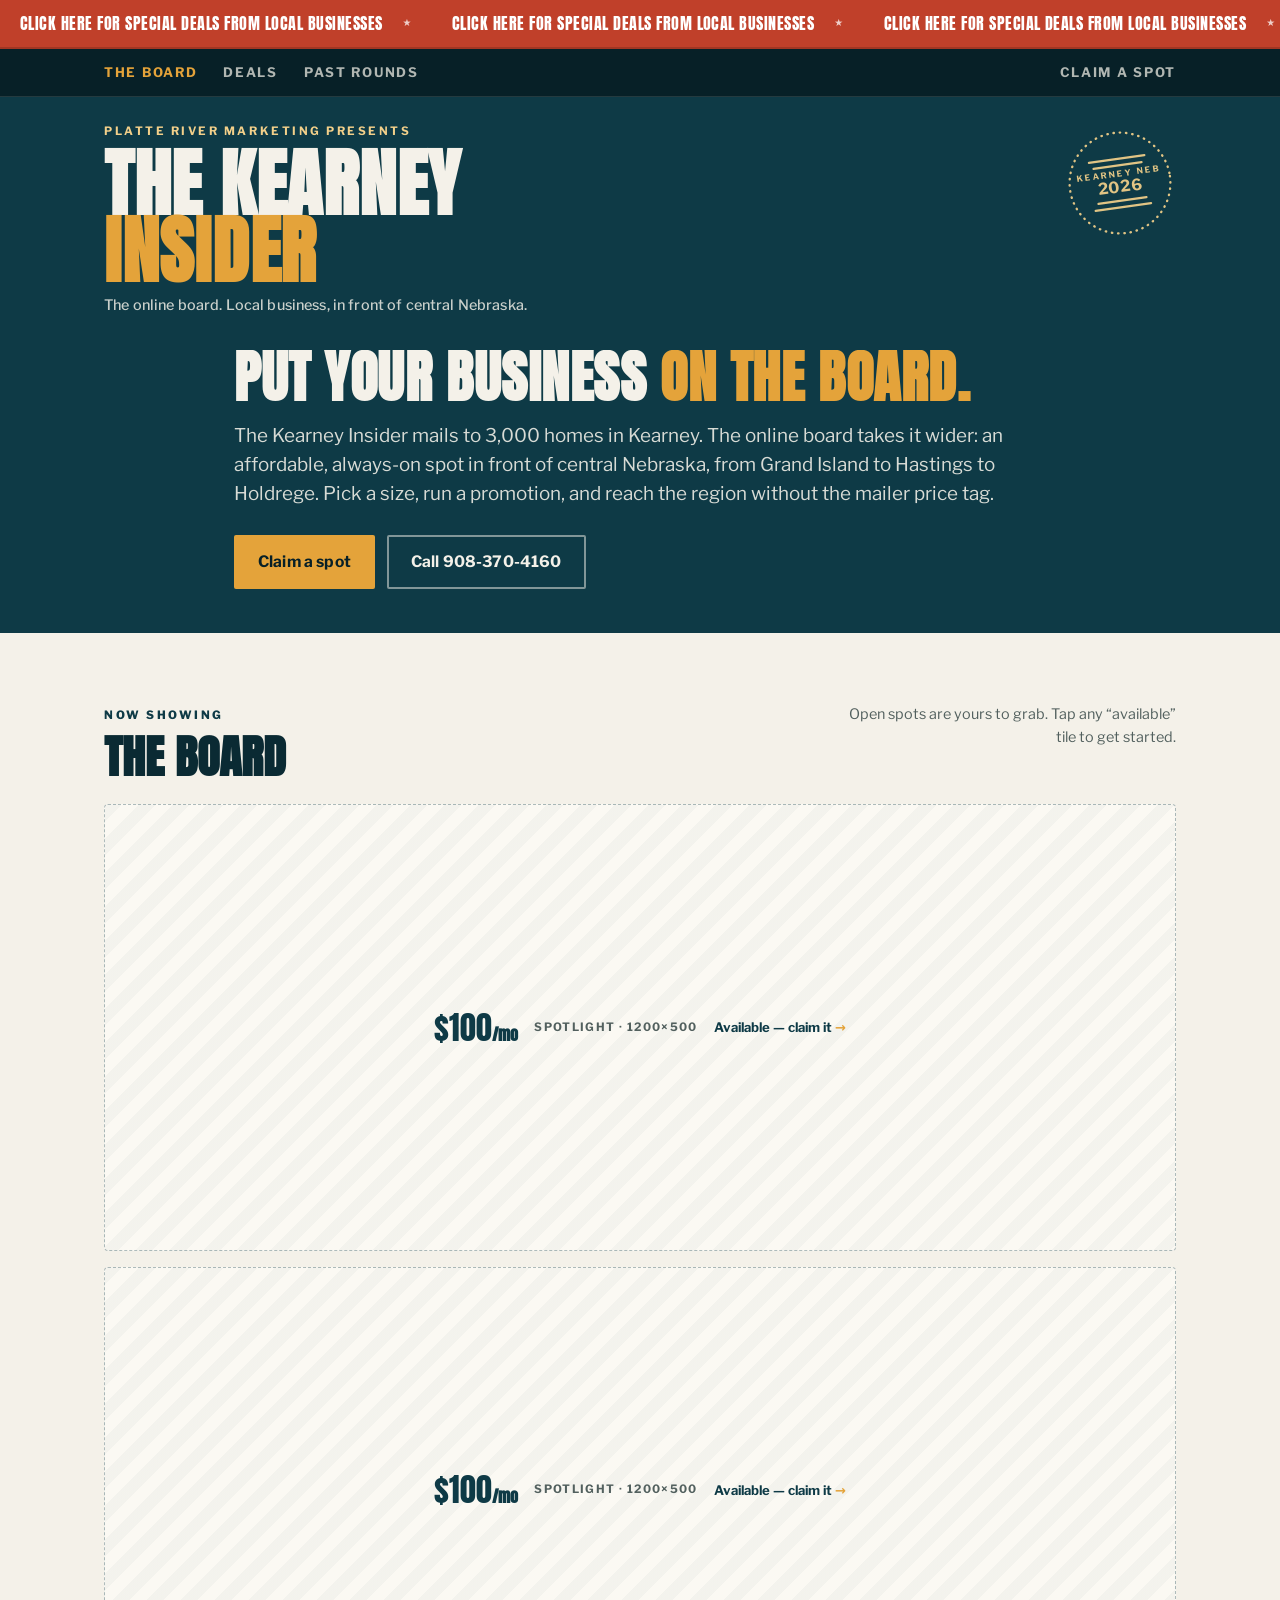
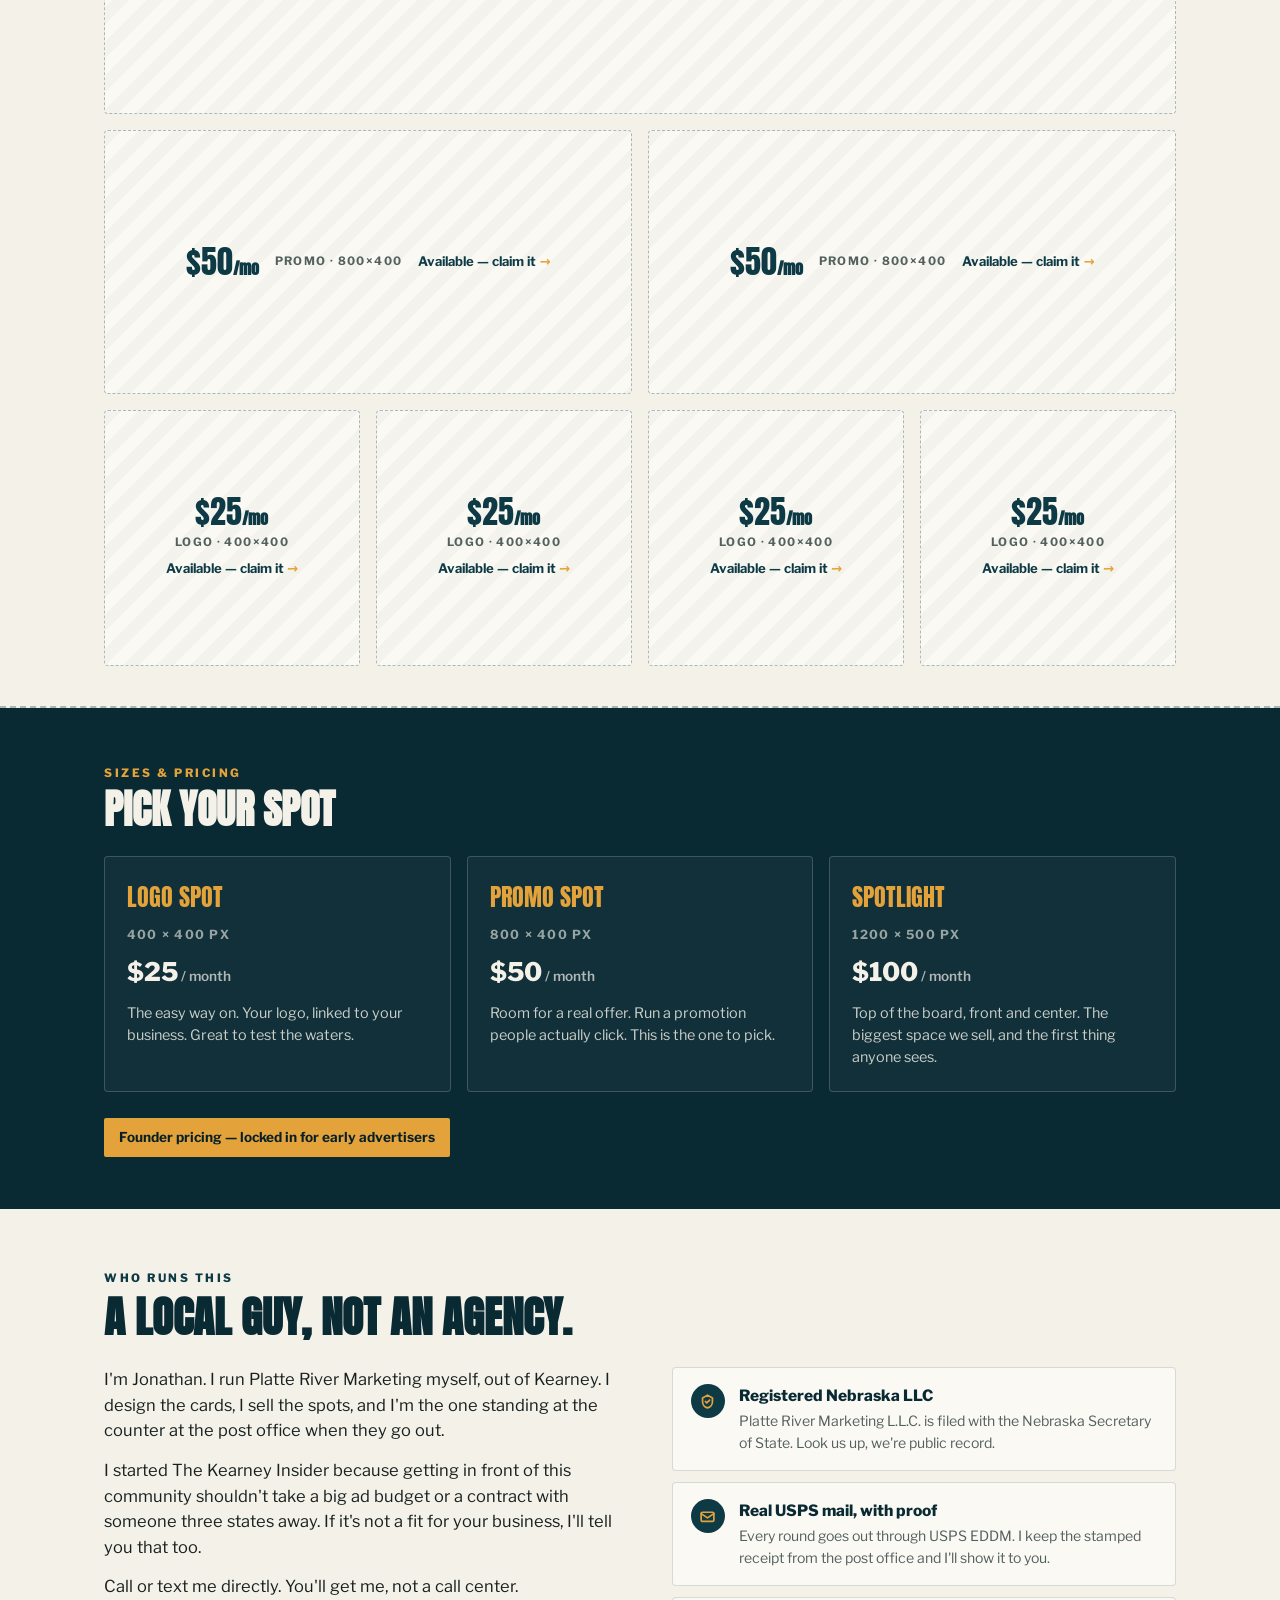
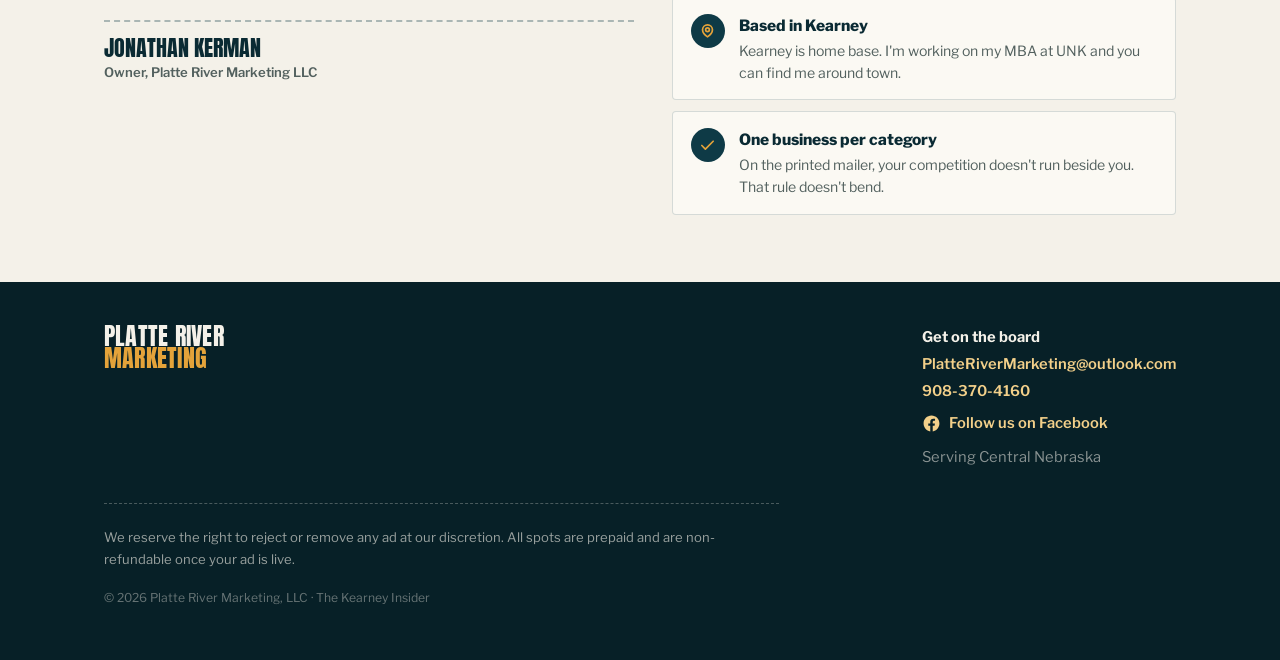
==== index.html @ 19636443 "Add files via upload" ====
<!doctype html>
<html lang="en">
<head>
<meta charset="utf-8">
<meta name="viewport" content="width=device-width, initial-scale=1">
<title>The Kearney Insider — Online | Platte River Marketing</title>
<meta name="description" content="Get your business in front of central Nebraska. Buy a spot on the online board from Platte River Marketing.">

<!-- ===== favicon ===== -->
<link rel="icon" href="/favicon.ico" sizes="any">
<link rel="icon" type="image/png" sizes="32x32" href="/favicon-32.png">
<link rel="apple-touch-icon" href="/apple-touch-icon.png">

<!-- ===== social share preview (Facebook, iMessage, LinkedIn, etc.) ===== -->
<meta property="og:type" content="website">
<meta property="og:site_name" content="The Kearney Insider">
<meta property="og:title" content="The Kearney Insider — Online | Platte River Marketing">
<meta property="og:description" content="Get your business in front of central Nebraska. Buy a spot on the online board from Platte River Marketing.">
<meta property="og:url" content="https://kearneyinsider.netlify.app/">
<meta property="og:image" content="https://kearneyinsider.netlify.app/og-image.png">
<meta property="og:image:width" content="1200">
<meta property="og:image:height" content="630">
<meta property="og:image:alt" content="The Kearney Insider, from Platte River Marketing">
<meta property="og:locale" content="en_US">
<meta name="twitter:card" content="summary_large_image">
<meta name="twitter:title" content="The Kearney Insider — Online | Platte River Marketing">
<meta name="twitter:description" content="Get your business in front of central Nebraska. Buy a spot on the online board from Platte River Marketing.">
<meta name="twitter:image" content="https://kearneyinsider.netlify.app/og-image.png">
<meta name="theme-color" content="#0E3A46">
<link rel="canonical" href="https://kearneyinsider.netlify.app/">

<!-- ============================================================= -->
<!--  FONTS                                                          -->
<!-- ============================================================= -->
<link rel="preconnect" href="https://fonts.googleapis.com">
<link rel="preconnect" href="https://fonts.gstatic.com" crossorigin>
<link href="https://fonts.googleapis.com/css2?family=Anton&family=Libre+Franklin:wght@400;500;600;700;800&display=swap" rel="stylesheet">

<style>
/* =============================================================
   DESIGN TOKENS
   ============================================================= */
:root{
  --river:      #0E3A46;   /* deep Platte-river teal, the anchor */
  --river-deep: #0A2A33;
  --river-ink:  #072027;
  --wheat:      #E4A33A;   /* Nebraska wheat / sunflower gold    */
  --wheat-soft: #F3D08A;
  --flag:       #C0402A;   /* deals red, used only for the ticker */
  --flag-deep:  #9E3320;
  --paper:      #F4F1E9;   /* postcard stock                     */
  --card:       #FBF9F3;
  --ink:        #17201F;
  --ink-soft:   #52605E;
  --line:       rgba(14,58,70,.16);
  --line-strong:rgba(14,58,70,.32);
  --shadow:     0 1px 0 rgba(14,58,70,.06), 0 12px 30px -18px rgba(7,32,39,.45);

  --f-display: "Anton", Impact, sans-serif;
  --f-body:    "Libre Franklin", system-ui, sans-serif;

  --wrap: 1120px;
}

/* =============================================================
   RESET / BASE
   ============================================================= */
*{box-sizing:border-box}
html{-webkit-text-size-adjust:100%}
body{
  margin:0;
  font-family:var(--f-body);
  color:var(--ink);
  background:var(--paper);
  line-height:1.55;
  -webkit-font-smoothing:antialiased;
}
img{max-width:100%;display:block}
a{color:inherit}
.wrap{max-width:var(--wrap);margin:0 auto;padding:0 24px}

/* perforation divider — the tear line off a mailer */
.perf{
  border:0;height:0;
  border-top:2px dashed var(--line-strong);
  margin:0;
}

/* =============================================================
   HEADER
   ============================================================= */
/* deals ticker ribbon */
.ticker{
  display:block;background:var(--flag);color:#fff;text-decoration:none;
  overflow:hidden;position:relative;padding:11px 0;
  border-bottom:2px solid rgba(0,0,0,.16);
}
.ticker:hover{background:var(--flag-deep)}
.ticker:focus-visible{outline:3px solid var(--wheat);outline-offset:-3px}
.ticker-track{
  display:flex;width:max-content;
  animation:tick 34s linear infinite;
}
.ticker:hover .ticker-track{animation-play-state:paused}
/* Each .grp holds a full set of phrases. Two identical sets sit side by side
   and the track slides exactly one set's width, so the loop never shows a gap.
   Each set must be wider than the screen, hence several repeats per set. */
.ticker-track > .grp{display:flex;flex:0 0 auto}
.ticker-track .item{
  font-family:var(--f-display);text-transform:uppercase;letter-spacing:.03em;
  font-size:1.02rem;padding:0 20px;white-space:nowrap;
  display:inline-flex;align-items:center;
}
.ticker-track .item::after{
  content:"★";font-family:var(--f-body);font-size:.62rem;opacity:.75;
  margin-left:20px;position:relative;top:-1px;
}
@keyframes tick{ from{transform:translateX(0)} to{transform:translateX(-50%)} }
@media (prefers-reduced-motion:reduce){
  .ticker-track{animation:none;width:100%;justify-content:center}
  .ticker-track > .grp:last-child{display:none}
  .ticker-track > .grp .item:not(:first-child){display:none}
  .ticker-track .item::after{display:none}
}

/* =============================================================
   TRUST / WHO RUNS THIS
   ============================================================= */
.trust{padding:56px 0}
.trust .eyebrow{color:var(--river)}
.trust h2{
  font-family:var(--f-display);text-transform:uppercase;color:var(--river-deep);
  font-size:clamp(1.7rem,4.4vw,2.7rem);line-height:.96;margin:.15em 0 30px;
}
.trust-grid{display:grid;grid-template-columns:minmax(0,1.05fr) minmax(0,1fr);gap:38px;align-items:start}

.trust-note p{font-size:1.03rem;color:var(--ink);margin:0 0 14px;max-width:52ch}
.trust-note p:last-child{margin-bottom:0}
.trust-sig{
  margin-top:20px;padding-top:16px;border-top:2px dashed var(--line-strong);
  display:flex;align-items:center;gap:14px;
}
.trust-sig .who{font-family:var(--f-display);text-transform:uppercase;font-size:1.35rem;
  color:var(--river-deep);line-height:1}
.trust-sig .role{font-size:.82rem;color:var(--ink-soft);font-weight:600;margin-top:3px}
.trust-photo{
  width:74px;height:74px;border-radius:50%;object-fit:cover;flex:0 0 auto;
  border:2px solid var(--wheat);
}

.proof{list-style:none;margin:0;padding:0}
.proof li{
  display:flex;gap:14px;align-items:flex-start;
  background:var(--card);border:1px solid var(--line);border-radius:4px;
  padding:16px 18px;margin-bottom:11px;
}
.proof .ic{
  flex:0 0 auto;width:34px;height:34px;border-radius:50%;background:var(--river);
  display:flex;align-items:center;justify-content:center;
}
.proof .ic svg{width:17px;height:17px;stroke:var(--wheat);fill:none;stroke-width:2.4;
  stroke-linecap:round;stroke-linejoin:round}
.proof .t{font-weight:800;color:var(--river-deep);font-size:.97rem;display:block}
.proof .d{font-size:.88rem;color:var(--ink-soft);display:block;margin-top:2px}

@media (max-width:820px){
  .trust-grid{grid-template-columns:1fr;gap:30px}
}

/* nav */
.nav{background:var(--river-ink);border-bottom:1px solid rgba(244,241,233,.12)}
.nav .wrap{display:flex;align-items:center;gap:26px;padding-top:13px;padding-bottom:13px;flex-wrap:wrap}
.nav a{color:rgba(244,241,233,.72);text-decoration:none;font-size:.82rem;font-weight:700;
  letter-spacing:.13em;text-transform:uppercase}
.nav a:hover{color:var(--wheat)}
.nav a.on{color:var(--wheat)}
.nav .sp{margin-left:auto}

.masthead{
  background:var(--river);
  color:var(--paper);
  position:relative;
}
.masthead .wrap{
  display:flex;align-items:flex-start;justify-content:space-between;gap:24px;
  padding-top:26px;padding-bottom:34px;
}
.brand{display:flex;flex-direction:column;gap:2px}
.brand .kicker{
  font-size:.72rem;font-weight:700;letter-spacing:.22em;text-transform:uppercase;
  color:var(--wheat-soft);
}
.brand .wordmark{
  font-family:var(--f-display);
  font-size:clamp(2.4rem,7vw,4.6rem);
  line-height:.9;letter-spacing:.01em;text-transform:uppercase;
  color:var(--paper);margin:.12em 0 0;
}
.brand .wordmark span{color:var(--wheat)}
.brand .sub{
  font-size:.9rem;color:rgba(244,241,233,.82);font-weight:500;margin-top:8px;
  letter-spacing:.01em;
}

/* postmark stamp — the signature element */
.postmark{
  flex:0 0 auto;width:112px;height:112px;transform:rotate(-8deg);
  opacity:.92;margin-top:4px;
}
.postmark svg{width:100%;height:100%}
.postmark text{fill:var(--wheat-soft);font-family:var(--f-body);font-weight:700}

/* =============================================================
   HERO
   ============================================================= */
.hero{background:var(--river);color:var(--paper);padding-bottom:44px}
.hero .wrap{max-width:860px}
.hero h1{
  font-family:var(--f-display);text-transform:uppercase;
  font-size:clamp(2rem,5.6vw,3.5rem);line-height:.98;letter-spacing:.01em;
  margin:0 0 16px;
}
.hero h1 em{font-style:normal;color:var(--wheat)}
.hero p{
  font-size:clamp(1rem,2.2vw,1.18rem);color:rgba(244,241,233,.88);
  max-width:60ch;margin:0 0 26px;
}
.cta-row{display:flex;flex-wrap:wrap;gap:12px}
.btn{
  display:inline-flex;align-items:center;gap:9px;
  font-weight:700;font-size:.98rem;letter-spacing:.01em;
  padding:13px 22px;border-radius:2px;text-decoration:none;
  border:2px solid transparent;transition:transform .12s ease, background .2s ease, color .2s ease;
}
.btn-primary{background:var(--wheat);color:var(--river-ink)}
.btn-primary:hover{background:var(--wheat-soft)}
.btn-ghost{border-color:rgba(244,241,233,.5);color:var(--paper)}
.btn-ghost:hover{border-color:var(--wheat);color:var(--wheat)}
.btn:active{transform:translateY(1px)}

/* =============================================================
   BOARD
   ============================================================= */
.board{padding:56px 0 40px}
.section-head{
  display:flex;align-items:baseline;justify-content:space-between;gap:16px;
  flex-wrap:wrap;margin-bottom:26px;
}
.eyebrow{
  font-size:.72rem;font-weight:800;letter-spacing:.22em;text-transform:uppercase;
  color:var(--river);
}
.section-head h2{
  font-family:var(--f-display);text-transform:uppercase;
  font-size:clamp(1.8rem,4.6vw,2.9rem);line-height:.95;margin:.15em 0 0;color:var(--river-deep);
}
.section-head .note{font-size:.9rem;color:var(--ink-soft);max-width:34ch;text-align:right}

.grid{
  display:grid;
  grid-template-columns:repeat(4,1fr);
  gap:16px;
}
.tile{
  background:var(--card);
  border:1px solid var(--line);
  border-radius:4px;
  overflow:hidden;
  position:relative;
  box-shadow:var(--shadow);
  text-decoration:none;color:inherit;
  display:flex;flex-direction:column;
  transition:transform .14s ease, box-shadow .2s ease, border-color .2s ease;
}
a.tile:hover{transform:translateY(-3px);box-shadow:0 18px 40px -20px rgba(7,32,39,.55);border-color:var(--line-strong)}
a.tile:focus-visible{outline:3px solid var(--wheat);outline-offset:3px}

/* tier spans */
.tile.spotlight{grid-column:span 4;aspect-ratio:12/5}
.tile.promo{grid-column:span 2;aspect-ratio:2/1}
.tile.logo{grid-column:span 1;aspect-ratio:1/1}

.tile img{width:100%;height:100%;object-fit:cover;flex:1}

/* little tier tag on filled ads */
.tile .tag{
  position:absolute;top:10px;left:10px;
  background:var(--river);color:var(--paper);
  font-size:.62rem;font-weight:800;letter-spacing:.14em;text-transform:uppercase;
  padding:5px 8px;border-radius:2px;
}

/* available / empty spot */
.tile.open{
  background:
    repeating-linear-gradient(135deg, rgba(14,58,70,.03) 0 12px, transparent 12px 24px),
    var(--card);
  border:1px dashed var(--line-strong);
  align-items:center;justify-content:center;text-align:center;padding:18px;
  box-shadow:none;
}
.tile.open .open-inner{display:flex;flex-direction:column;align-items:center;gap:6px}
.tile.open .price{
  font-family:var(--f-display);color:var(--river);font-size:clamp(1.3rem,3vw,2rem);
  line-height:1;
}
.tile.open .size{font-size:.72rem;font-weight:700;letter-spacing:.12em;text-transform:uppercase;color:var(--ink-soft)}
.tile.open .avail{font-size:.82rem;font-weight:700;color:var(--river)}
.tile.open .avail::after{content:" →";color:var(--wheat)}
.tile.open.spotlight .open-inner,
.tile.open.promo .open-inner{flex-direction:row;gap:16px;flex-wrap:wrap;justify-content:center}

/* =============================================================
   TIER STRIP (explains the board / pricing)
   ============================================================= */
.tiers{background:var(--river-deep);color:var(--paper);padding:52px 0}
.tiers .eyebrow{color:var(--wheat)}
.tiers h2{font-family:var(--f-display);text-transform:uppercase;color:var(--paper);
  font-size:clamp(1.6rem,4vw,2.5rem);margin:.15em 0 28px;line-height:.95}
.tier-cards{display:grid;grid-template-columns:repeat(3,1fr);gap:16px}
.tier-card{
  border:1px solid rgba(244,241,233,.2);border-radius:4px;padding:22px;
  background:rgba(255,255,255,.03);display:flex;flex-direction:column;gap:8px;
}
.tier-card .name{font-family:var(--f-display);text-transform:uppercase;font-size:1.5rem;color:var(--wheat)}
.tier-card .dims{font-size:.78rem;letter-spacing:.1em;text-transform:uppercase;color:rgba(244,241,233,.6);font-weight:700}
.tier-card .price{font-size:1.6rem;font-weight:800}
.tier-card .price small{font-size:.85rem;font-weight:600;color:rgba(244,241,233,.7)}
.tier-card .desc{font-size:.9rem;color:rgba(244,241,233,.82);margin-top:2px}
.founder{
  display:inline-block;margin-top:26px;font-size:.85rem;font-weight:700;
  color:var(--river-ink);background:var(--wheat);padding:9px 15px;border-radius:2px;
}

/* =============================================================
   FOOTER + TERMS
   ============================================================= */
.foot{background:var(--river-ink);color:rgba(244,241,233,.8);padding:44px 0 40px;font-size:.92rem}
.foot .cols{display:flex;justify-content:space-between;gap:32px;flex-wrap:wrap}
.foot .wordmark-sm{font-family:var(--f-display);text-transform:uppercase;color:var(--paper);
  font-size:1.5rem;line-height:.9;letter-spacing:.01em}
.foot .wordmark-sm span{color:var(--wheat)}
.foot a{color:var(--wheat-soft);text-decoration:none;font-weight:600}
.foot a:hover{color:var(--wheat)}
.foot .contact div{margin-bottom:4px}
.foot .social{margin-top:10px}
.foot .social a{display:inline-flex;align-items:center;gap:8px}
.foot .social svg{width:19px;height:19px;fill:currentColor;flex:0 0 auto}
.foot .social a:hover svg{fill:var(--wheat)}
.terms{
  margin-top:30px;padding-top:22px;border-top:1px dashed rgba(244,241,233,.28);
  font-size:.82rem;color:rgba(244,241,233,.62);max-width:75ch;line-height:1.7;
}
.copyright{margin-top:18px;font-size:.76rem;color:rgba(244,241,233,.4)}

/* =============================================================
   RESPONSIVE
   -------------------------------------------------------------
   IMPORTANT: never override a tile's aspect-ratio at a breakpoint.
   The ratios match the ad image dimensions exactly (spotlight 12/5,
   promo 2/1, logo 1/1). Changing them makes object-fit:cover crop
   the advertiser's artwork, which chops off phone numbers.
   Only the column SPAN should change.
   ============================================================= */
@media (max-width:820px){
  .grid{grid-template-columns:repeat(2,1fr)}
  .tile.spotlight{grid-column:span 2}   /* full width, ratio stays 12/5 */
  .tile.promo{grid-column:span 2}       /* full width, ratio stays 2/1  */
  .tile.logo{grid-column:span 1}        /* two across, ratio stays 1/1  */
  .tier-cards{grid-template-columns:1fr}
  .section-head .note{text-align:left}

  /* open placeholders: stack their text so it fits a narrow tile */
  .tile.open{padding:12px}
  .tile.open.spotlight .open-inner,
  .tile.open.promo .open-inner{flex-direction:row}
  .tile.open .size{font-size:.66rem;letter-spacing:.08em}
  .tile.open .avail{font-size:.76rem}
}
@media (max-width:520px){
  .postmark{width:84px;height:84px}
  .masthead .wrap{padding-bottom:28px}
  .grid{gap:12px}
  .tile.open .price{font-size:1.25rem}
  .tile.open .size{font-size:.6rem}
  .tile.open .avail{font-size:.7rem}
  .tile .tag{font-size:.55rem;padding:4px 6px;top:7px;left:7px}
}

@media (prefers-reduced-motion:reduce){
  *{transition:none!important;scroll-behavior:auto!important}
}
</style>
</head>

<body>

<!-- ============================================================= -->
<!--  HEADER                                                        -->
<!-- ============================================================= -->
<!-- ============ DEALS TICKER ============
     To change the message: edit the FIRST .item, then copy that exact text
     into every other .item below. All of them must match or the loop
     will visibly jump when it repeats. -->
<a class="ticker" href="/deals" aria-label="See this month's special deals">
  <span class="ticker-track">
    <span class="grp">
      <span class="item">Click here for special deals from local businesses</span>
      <span class="item">Click here for special deals from local businesses</span>
      <span class="item">Click here for special deals from local businesses</span>
      <span class="item">Click here for special deals from local businesses</span>
      <span class="item">Click here for special deals from local businesses</span>
      <span class="item">Click here for special deals from local businesses</span>
    </span>
    <span class="grp" aria-hidden="true">
      <span class="item">Click here for special deals from local businesses</span>
      <span class="item">Click here for special deals from local businesses</span>
      <span class="item">Click here for special deals from local businesses</span>
      <span class="item">Click here for special deals from local businesses</span>
      <span class="item">Click here for special deals from local businesses</span>
      <span class="item">Click here for special deals from local businesses</span>
    </span>
  </span>
</a>

<nav class="nav">
  <div class="wrap">
    <a href="/" class="on">The Board</a>
    <a href="/deals">Deals</a>
    <a href="/rounds">Past Rounds</a>
    <a href="/claim" class="sp">Claim a Spot</a>
  </div>
</nav>

<header class="masthead">
  <div class="wrap">
    <div class="brand">
      <span class="kicker">Platte River Marketing presents</span>
      <h1 class="wordmark">The Kearney<br><span>Insider</span></h1>
      <span class="sub">The online board. Local business, in front of central Nebraska.</span>
    </div>

    <!-- postmark stamp: the signature -->
    <div class="postmark" aria-hidden="true">
      <svg viewBox="0 0 120 120">
        <!-- outer perforated stamp edge -->
        <circle cx="60" cy="60" r="54" fill="none" stroke="var(--wheat-soft)" stroke-width="2.5"
                stroke-dasharray="0.5 6.2" stroke-linecap="round"/>
        <!-- flat cancel bars, top and bottom -->
        <g stroke="var(--wheat-soft)" stroke-width="2.4" stroke-linecap="round">
          <line x1="30" y1="34" x2="90" y2="34"/>
          <line x1="34" y1="41" x2="86" y2="41"/>
          <line x1="30" y1="86" x2="90" y2="86"/>
          <line x1="34" y1="79" x2="86" y2="79"/>
        </g>
        <!-- stacked flat lockup -->
        <text x="60" y="53"  text-anchor="middle" font-size="9"  font-weight="700" letter-spacing="2.5" fill="var(--wheat-soft)">KEARNEY NEB</text>
        <text x="60" y="70"  text-anchor="middle" font-size="17" font-weight="700" letter-spacing="1"   fill="var(--wheat)">2026</text>
      </svg>
    </div>
  </div>
</header>

<!-- ============================================================= -->
<!--  HERO                                                          -->
<!-- ============================================================= -->
<section class="hero">
  <div class="wrap">
    <h1>Put your business <em>on the board.</em></h1>
    <p>The Kearney Insider mails to 3,000 homes in Kearney. The online board takes it
       wider: an affordable, always-on spot in front of central Nebraska, from Grand
       Island to Hastings to Holdrege. Pick a size, run a promotion, and reach the
       region without the mailer price tag.</p>
    <div class="cta-row">
      <a class="btn btn-primary" href="/claim">Claim a spot</a>
      <a class="btn btn-ghost" href="tel:19083704160">Call 908-370-4160</a>
    </div>
  </div>
</section>

<!-- ============================================================= -->
<!--  BOARD                                                         -->
<!-- ============================================================= -->
<section class="board">
  <div class="wrap">
    <div class="section-head">
      <div>
        <span class="eyebrow">Now showing</span>
        <h2>The Board</h2>
      </div>
      <p class="note">Open spots are yours to grab. Tap any “available” tile to get started.</p>
    </div>
    <div class="grid" id="grid"><!-- rendered by script --></div>
  </div>
</section>

<hr class="perf">

<!-- ============================================================= -->
<!--  TIER STRIP                                                    -->
<!-- ============================================================= -->
<section class="tiers">
  <div class="wrap">
    <span class="eyebrow">Sizes &amp; pricing</span>
    <h2>Pick your spot</h2>
    <div class="tier-cards">
      <div class="tier-card">
        <span class="name">Logo Spot</span>
        <span class="dims">400 × 400 px</span>
        <span class="price">$25<small> / month</small></span>
        <span class="desc">The easy way on. Your logo, linked to your business. Great to test the waters.</span>
      </div>
      <div class="tier-card">
        <span class="name">Promo Spot</span>
        <span class="dims">800 × 400 px</span>
        <span class="price">$50<small> / month</small></span>
        <span class="desc">Room for a real offer. Run a promotion people actually click. This is the one to pick.</span>
      </div>
      <div class="tier-card">
        <span class="name">Spotlight</span>
        <span class="dims">1200 × 500 px</span>
        <span class="price">$100<small> / month</small></span>
        <span class="desc">Top of the board, front and center. The biggest space we sell, and the first thing anyone sees.</span>
      </div>
    </div>
    <span class="founder">Founder pricing — locked in for early advertisers</span>
  </div>
</section>

<!-- ============================================================= -->
<!--  TRUST / WHO RUNS THIS                                        -->
<!-- ============================================================= -->
<section class="trust">
  <div class="wrap">
    <span class="eyebrow">Who runs this</span>
    <h2>A local guy, not an agency.</h2>

    <div class="trust-grid">

      <div class="trust-note">
        <p>I'm Jonathan. I run Platte River Marketing myself, out of Kearney. I design
           the cards, I sell the spots, and I'm the one standing at the counter at the
           post office when they go out.</p>
        <p>I started The Kearney Insider because getting in front of this community
           shouldn't take a big ad budget or a contract with someone three states away.
           If it's not a fit for your business, I'll tell you that too.</p>
        <p>Call or text me directly. You'll get me, not a call center.</p>

        <div class="trust-sig">
          <!-- OPTIONAL PHOTO: upload a headshot to /ads/ (or a /img/ folder)
               and swap the src below. Delete this img tag if you'd rather not. -->
          <!-- <img class="trust-photo" src="/img/jonathan.jpg" alt="Jonathan Kerman"> -->
          <div>
            <div class="who">Jonathan Kerman</div>
            <div class="role">Owner, Platte River Marketing LLC</div>
          </div>
        </div>
      </div>

      <ul class="proof">
        <li>
          <span class="ic" aria-hidden="true"><svg viewBox="0 0 24 24"><path d="M12 3l7 4v5c0 4.4-3 8.2-7 9-4-.8-7-4.6-7-9V7l7-4z"/><path d="M9 12l2 2 4-4"/></svg></span>
          <span>
            <span class="t">Registered Nebraska LLC</span>
            <span class="d">Platte River Marketing L.L.C. is filed with the Nebraska Secretary of State. Look us up, we're public record.</span>
          </span>
        </li>
        <li>
          <span class="ic" aria-hidden="true"><svg viewBox="0 0 24 24"><rect x="3" y="6" width="18" height="13" rx="2"/><path d="M3 8l9 6 9-6"/></svg></span>
          <span>
            <span class="t">Real USPS mail, with proof</span>
            <span class="d">Every round goes out through USPS EDDM. I keep the stamped receipt from the post office and I'll show it to you.</span>
          </span>
        </li>
        <li>
          <span class="ic" aria-hidden="true"><svg viewBox="0 0 24 24"><path d="M12 21s-7-4.5-7-10a7 7 0 0114 0c0 5.5-7 10-7 10z"/><circle cx="12" cy="11" r="2.6"/></svg></span>
          <span>
            <span class="t">Based in Kearney</span>
            <span class="d">Kearney is home base. I'm working on my MBA at UNK and you can find me around town.</span>
          </span>
        </li>
        <li>
          <span class="ic" aria-hidden="true"><svg viewBox="0 0 24 24"><path d="M20 6L9 17l-5-5"/></svg></span>
          <span>
            <span class="t">One business per category</span>
            <span class="d">On the printed mailer, your competition doesn't run beside you. That rule doesn't bend.</span>
          </span>
        </li>
      </ul>

    </div>
  </div>
</section>

<!-- ============================================================= -->
<!--  FOOTER + TERMS                                                -->
<!-- ============================================================= -->
<footer class="foot">
  <div class="wrap">
    <div class="cols">
      <div>
        <div class="wordmark-sm">Platte River<br><span>Marketing</span></div>
      </div>
      <div class="contact">
        <div><strong style="color:var(--paper)">Get on the board</strong></div>
        <div><a href="mailto:PlatteRiverMarketing@outlook.com">PlatteRiverMarketing@outlook.com</a></div>
        <div><a href="tel:19083704160">908-370-4160</a></div>

        <!-- Facebook page link -->
        <div class="social">
          <a href="https://www.facebook.com/share/1GYTginALE/" target="_blank" rel="noopener">
            <svg viewBox="0 0 24 24" aria-hidden="true" focusable="false">
              <path d="M22 12.06C22 6.5 17.52 2 12 2S2 6.5 2 12.06c0 5.02 3.66 9.18 8.44 9.94v-7.03H7.9v-2.91h2.54V9.85c0-2.52 1.5-3.91 3.77-3.91 1.09 0 2.24.2 2.24.2v2.46h-1.26c-1.24 0-1.63.78-1.63 1.57v1.89h2.78l-.45 2.91h-2.33V22c4.78-.76 8.44-4.92 8.44-9.94z"/>
            </svg>
            <span>Follow us on Facebook</span>
          </a>
        </div>

        <div style="color:rgba(244,241,233,.55);margin-top:6px">Serving Central Nebraska</div>
      </div>
    </div>

    <p class="terms">
      We reserve the right to reject or remove any ad at our discretion.
      All spots are prepaid and are non-refundable once your ad is live.
    </p>

    <p class="copyright">© <span id="yr"></span> Platte River Marketing, LLC · The Kearney Insider</p>
  </div>
</footer>

<script>
/* =================================================================
   EDIT YOUR ADS HERE
   -----------------------------------------------------------------
   To add an advertiser, copy one block below and fill it in.
   Delete a block to remove that ad. That's the whole job.

   tier   : "spotlight" | "promo" | "logo"   (sets the size)
   name   : business name (used for the alt text / accessibility)
   img    : link to the ad image
              -> Logo Spot  : 400 x 400 px
              -> Promo Spot : 800 x 400 px
              -> Spotlight  : 1200 x 500 px
   link   : where the ad points. USE A BITLY LINK so you can see the
            click count. (bitly.com -> paste their site -> use that short link)
   start  : "YYYY-MM-DD"  the ad shows on/after this date
   end    : "YYYY-MM-DD"  the ad auto-drops off after this date
   =================================================================
   EXAMPLE (delete the // in front of each line to turn it on):

   // {
   //   tier:  "promo",
   //   name:  "Andrew's Roofing",
   //   img:   "https://link-to-your-image/andrew-promo.png",
   //   link:  "https://bit.ly/andrew-roofing",
   //   start: "2026-08-01",
   //   end:   "2026-09-01"
   // },
   ================================================================= */

const ADS = [
  {
    tier:  "spotlight",
    name:  "Whistlin' Wolf Bar & Lounge",
    img:   "/ads/whistlin-wolf.png",
    link:  "https://www.facebook.com/p/Whistlin-Wolf-Bar-Lounge-61551043024109/",
    start: "2026-08-25",
    end:   "2026-09-25"
  },
  {
    tier:  "promo",
    name:  "Yuletide Lighting Co",
    img:   "/ads/yuletide-lighting.png",
    link:  "https://www.facebook.com/p/Yuletide-Lighting-Co-61567820511411/",
    start: "2026-08-25",
    end:   "2026-09-25"
  },
  {
    tier:  "logo",
    name:  "Kearney Dog Bar Training",
    img:   "/ads/kearney-dog-bar.png",
    link:  "https://kearneydogbar.com/",
    start: "2026-08-25",
    end:   "2026-09-25"
  },
];

/* -----------------------------------------------------------------
   HOW MANY "AVAILABLE" SPOTS TO SHOW per tier when they're open.
   As you fill spots with real ads, the board fills up automatically.
   ----------------------------------------------------------------- */
const OPEN_SLOTS = { spotlight: 2, promo: 2, logo: 4 };

/* -----------------------------------------------------------------
   PRICES shown on the empty "available" tiles.
   ----------------------------------------------------------------- */
const PRICE = { spotlight: "$100", promo: "$50", logo: "$25" };
const SIZE  = { spotlight: "1200×500", promo: "800×400", logo: "400×400" };
const CONTACT = "/claim";   // open tiles append ?tier=... so the form pre-selects the size

/* ===== rendering (you shouldn't need to touch below here) ======== */
document.getElementById("yr").textContent = new Date().getFullYear();

function isLive(ad){
  const now = new Date(); now.setHours(0,0,0,0);
  const s = ad.start ? new Date(ad.start) : null;
  const e = ad.end   ? new Date(ad.end)   : null;
  if (s && now < s) return false;
  if (e && now > e) return false;
  return true;
}

const order = { spotlight:0, promo:1, logo:2 };
const live = ADS.filter(isLive);

/* Build one combined list of tiles: real ads AND open spots together,
   then sort by size. Keeping them in one list is what stops the grid
   from leaving holes (a full-width spot can't sit beside a half-width one). */
const tiles = [];

live.forEach(ad => tiles.push({ tier: ad.tier, ad: ad }));

["spotlight","promo","logo"].forEach(tier=>{
  const used = live.filter(a=>a.tier===tier).length;
  const openCount = Math.max(0, (OPEN_SLOTS[tier]||0) - used);
  for(let i=0;i<openCount;i++) tiles.push({ tier: tier, ad: null });
});

tiles.sort((a,b)=>{
  const d = (order[a.tier]??9) - (order[b.tier]??9);
  if (d !== 0) return d;
  // within a size, filled ads sit before open spots
  return (a.ad ? 0 : 1) - (b.ad ? 0 : 1);
});

const grid = document.getElementById("grid");

tiles.forEach(t=>{
  const a = document.createElement("a");

  if (t.ad) {                                   // ---- a real advertiser ----
    a.className = "tile " + t.tier;
    a.href = t.ad.link || "#";
    a.target = "_blank"; a.rel = "noopener";
    a.setAttribute("aria-label", t.ad.name || "Advertiser");
    a.innerHTML =
      '<span class="tag">'+ t.tier +'</span>' +
      '<img src="'+ t.ad.img +'" alt="'+ (t.ad.name||"Advertiser") +'">';

  } else {                                      // ---- an open spot ----
    a.className = "tile open " + t.tier;
    a.href = CONTACT + "?tier=" + t.tier;
    a.setAttribute("aria-label", "Available "+t.tier+" spot, claim it");
    a.innerHTML =
      '<span class="open-inner">' +
        '<span class="price">'+ PRICE[t.tier] +'<span style="font-size:.5em;font-weight:600">/mo</span></span>' +
        '<span class="size">'+ t.tier +' · '+ SIZE[t.tier] +'</span>' +
        '<span class="avail">Available — claim it</span>' +
      '</span>';
  }

  grid.appendChild(a);
});
</script>

</body>
</html>
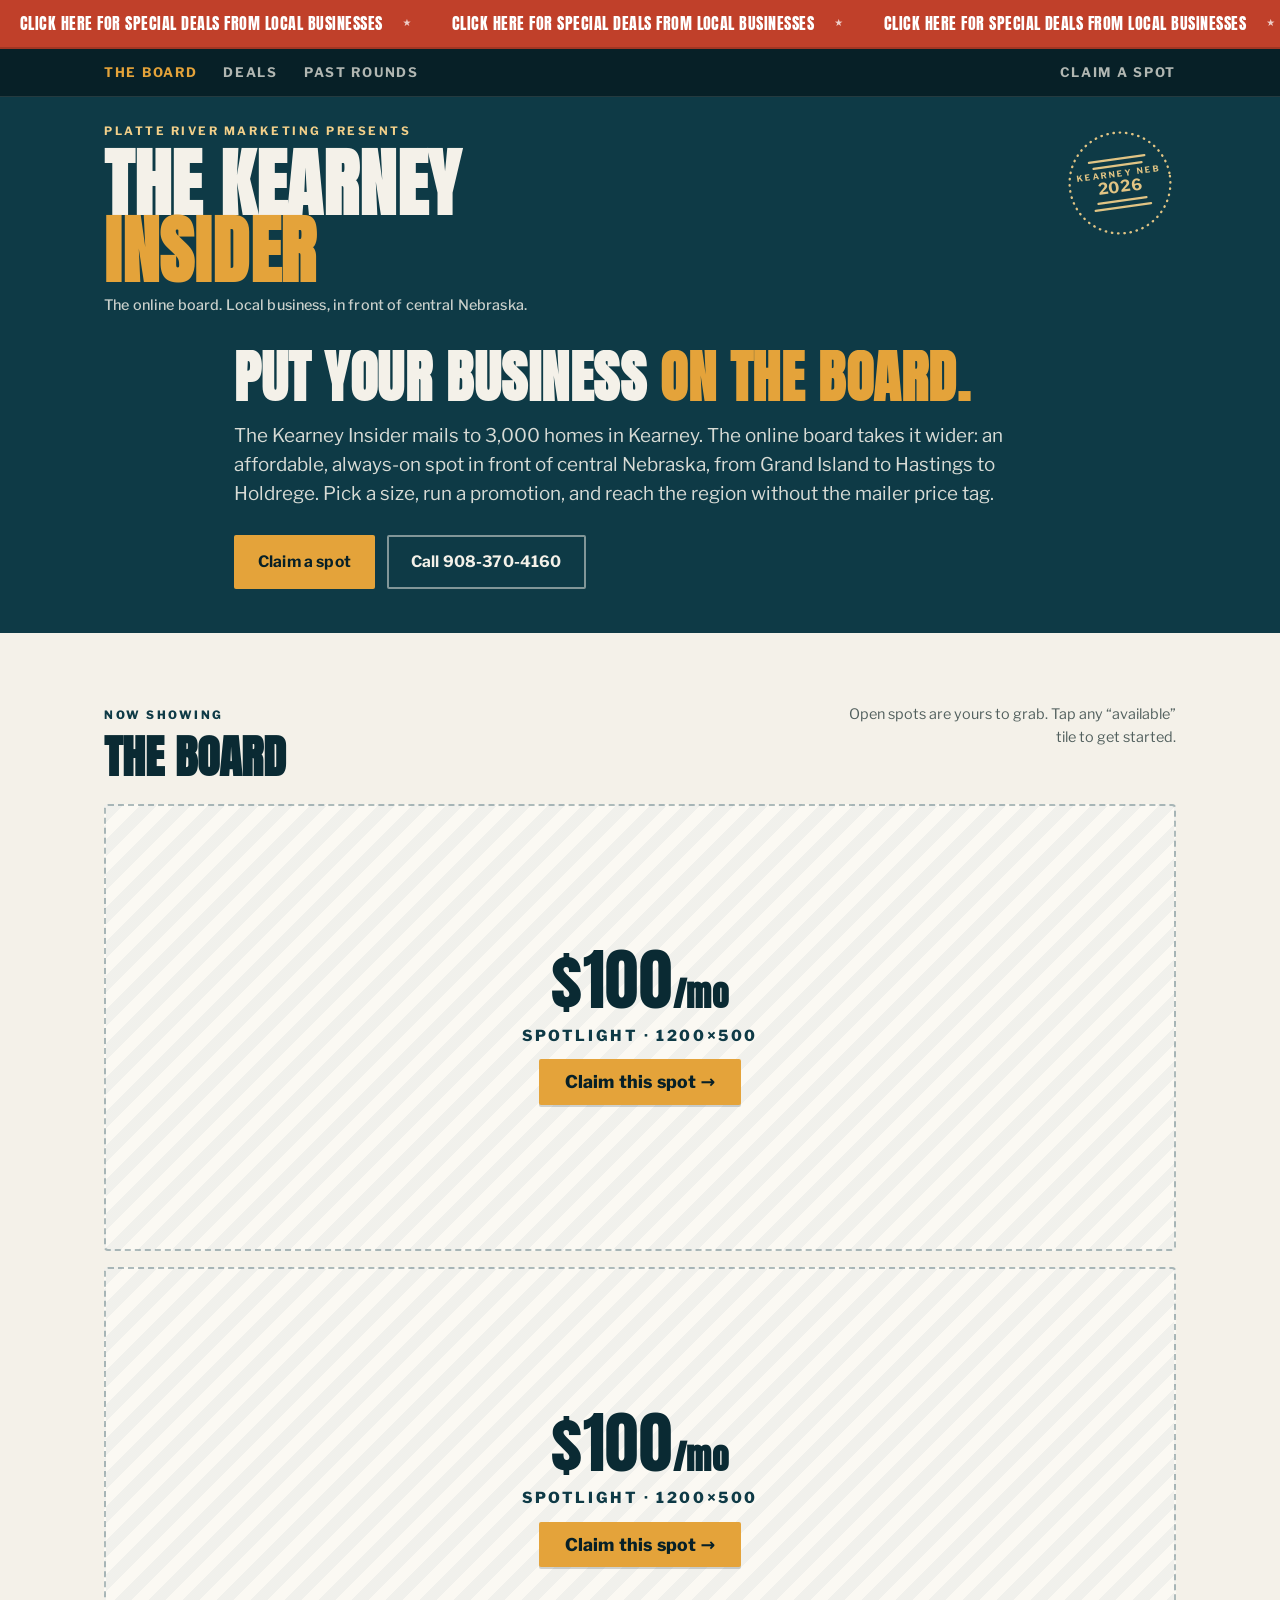
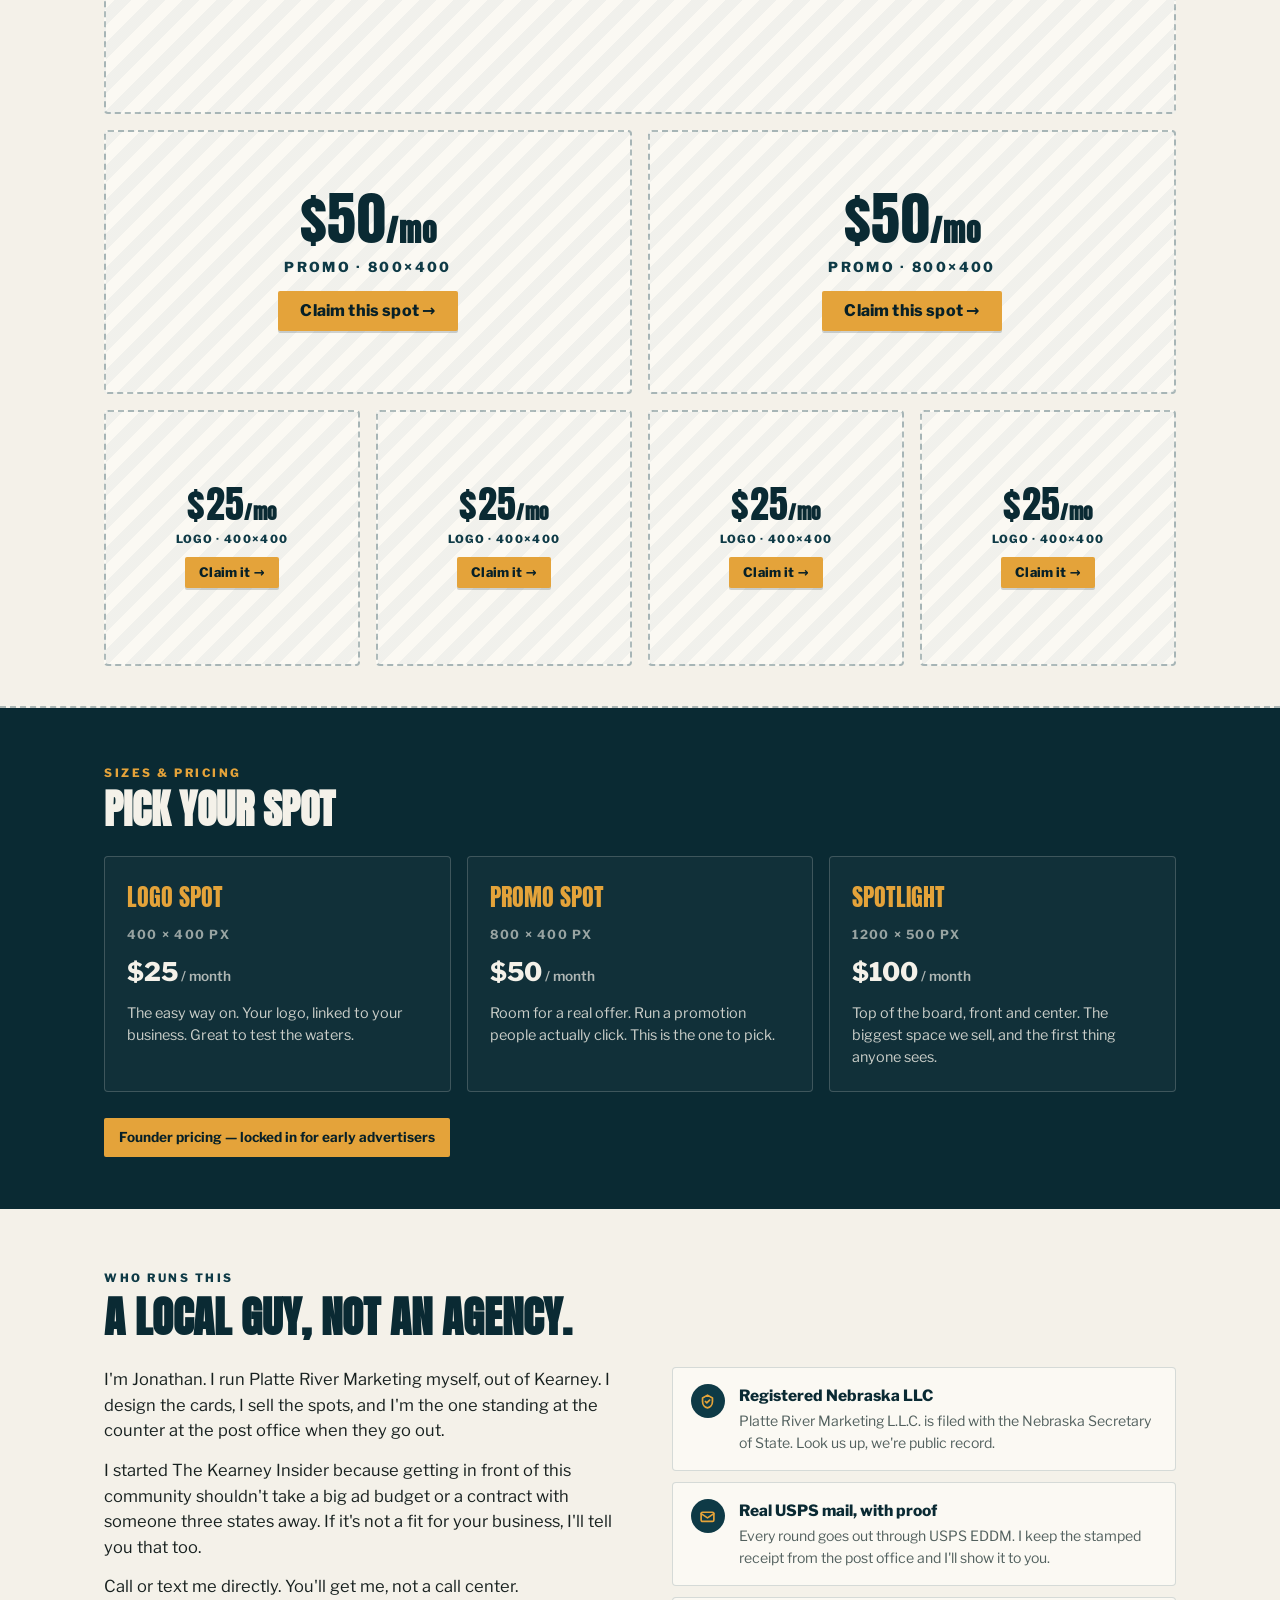
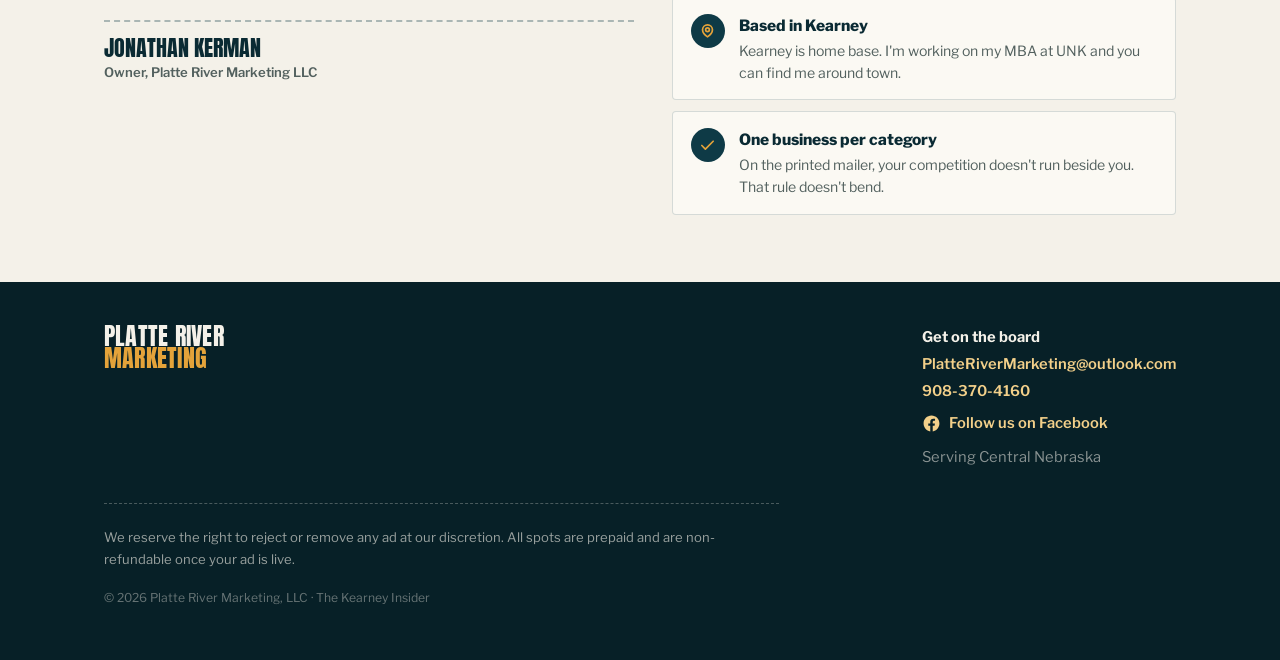
==== commit ca86db6a: "Add files via upload" ====
--- a/index.html
+++ b/index.html
@@ -16,8 +16,8 @@
 <meta property="og:site_name" content="The Kearney Insider">
 <meta property="og:title" content="The Kearney Insider — Online | Platte River Marketing">
 <meta property="og:description" content="Get your business in front of central Nebraska. Buy a spot on the online board from Platte River Marketing.">
-<meta property="og:url" content="https://kearneyinsider.netlify.app/">
-<meta property="og:image" content="https://kearneyinsider.netlify.app/og-image.png">
+<meta property="og:url" content="https://kearneyinsider.com/">
+<meta property="og:image" content="https://kearneyinsider.com/og-image.png">
 <meta property="og:image:width" content="1200">
 <meta property="og:image:height" content="630">
 <meta property="og:image:alt" content="The Kearney Insider, from Platte River Marketing">
@@ -25,9 +25,9 @@
 <meta name="twitter:card" content="summary_large_image">
 <meta name="twitter:title" content="The Kearney Insider — Online | Platte River Marketing">
 <meta name="twitter:description" content="Get your business in front of central Nebraska. Buy a spot on the online board from Platte River Marketing.">
-<meta name="twitter:image" content="https://kearneyinsider.netlify.app/og-image.png">
+<meta name="twitter:image" content="https://kearneyinsider.com/og-image.png">
 <meta name="theme-color" content="#0E3A46">
-<link rel="canonical" href="https://kearneyinsider.netlify.app/">
+<link rel="canonical" href="https://kearneyinsider.com/">
 
 <!-- ============================================================= -->
 <!--  FONTS                                                          -->
@@ -293,22 +293,45 @@
 /* available / empty spot */
 .tile.open{
   background:
-    repeating-linear-gradient(135deg, rgba(14,58,70,.03) 0 12px, transparent 12px 24px),
+    repeating-linear-gradient(135deg, rgba(14,58,70,.045) 0 12px, transparent 12px 24px),
     var(--card);
-  border:1px dashed var(--line-strong);
+  border:2px dashed var(--line-strong);
   align-items:center;justify-content:center;text-align:center;padding:18px;
   box-shadow:none;
 }
-.tile.open .open-inner{display:flex;flex-direction:column;align-items:center;gap:6px}
+.tile.open .open-inner{
+  display:flex;flex-direction:column;align-items:center;justify-content:center;
+  gap:12px;text-align:center;
+}
+/* big price, set in the display face */
 .tile.open .price{
-  font-family:var(--f-display);color:var(--river);font-size:clamp(1.3rem,3vw,2rem);
-  line-height:1;
-}
-.tile.open .size{font-size:.72rem;font-weight:700;letter-spacing:.12em;text-transform:uppercase;color:var(--ink-soft)}
-.tile.open .avail{font-size:.82rem;font-weight:700;color:var(--river)}
-.tile.open .avail::after{content:" →";color:var(--wheat)}
-.tile.open.spotlight .open-inner,
-.tile.open.promo .open-inner{flex-direction:row;gap:16px;flex-wrap:wrap;justify-content:center}
+  font-family:var(--f-display);color:var(--river-deep);
+  font-size:clamp(2rem,4.6vw,3.6rem);line-height:.92;letter-spacing:.01em;
+}
+.tile.open .size{
+  font-size:.86rem;font-weight:800;letter-spacing:.17em;text-transform:uppercase;
+  color:var(--river);
+}
+/* the call to action reads as a real button */
+.tile.open .avail{
+  background:var(--wheat);color:var(--river-ink);
+  font-size:1rem;font-weight:800;letter-spacing:.01em;
+  padding:12px 22px;border-radius:2px;line-height:1;white-space:nowrap;
+  box-shadow:0 2px 0 rgba(7,32,39,.18);
+}
+.tile.open .avail::after{content:" →";color:var(--river-ink)}
+a.tile.open:hover{border-color:var(--wheat);background:var(--card)}
+a.tile.open:hover .avail{background:var(--wheat-soft)}
+
+/* scale per tier so small logo tiles don't overflow */
+.tile.open.spotlight .price{font-size:clamp(2.6rem,5.2vw,4.4rem)}
+.tile.open.spotlight .size{font-size:.95rem}
+.tile.open.spotlight .avail{font-size:1.1rem;padding:14px 26px}
+
+.tile.open.logo .open-inner{gap:9px}
+.tile.open.logo .price{font-size:clamp(1.7rem,3.4vw,2.4rem)}
+.tile.open.logo .size{font-size:.7rem;letter-spacing:.12em}
+.tile.open.logo .avail{font-size:.82rem;padding:9px 14px}
 
 /* =============================================================
    TIER STRIP (explains the board / pricing)
@@ -370,27 +393,39 @@
   .tier-cards{grid-template-columns:1fr}
   .section-head .note{text-align:left}
 
-  /* open placeholders: stack their text so it fits a narrow tile */
+  /* open placeholders keep the big treatment, just trimmed to fit */
   .tile.open{padding:12px}
-  .tile.open.spotlight .open-inner,
-  .tile.open.promo .open-inner{flex-direction:row}
-  .tile.open .size{font-size:.66rem;letter-spacing:.08em}
-  .tile.open .avail{font-size:.76rem}
+  .tile.open .open-inner{gap:10px}
+  .tile.open .size{font-size:.74rem;letter-spacing:.12em}
+  .tile.open .avail{font-size:.9rem;padding:11px 18px}
+  .tile.open.spotlight .price{font-size:2.6rem}
+  .tile.open.spotlight .size{font-size:.82rem}
+  .tile.open.spotlight .avail{font-size:.95rem;padding:12px 20px}
 }
 @media (max-width:520px){
   .postmark{width:84px;height:84px}
   .masthead .wrap{padding-bottom:28px}
   .grid{gap:12px}
-  .tile.open .price{font-size:1.25rem}
-  .tile.open .size{font-size:.6rem}
-  .tile.open .avail{font-size:.7rem}
   .tile .tag{font-size:.55rem;padding:4px 6px;top:7px;left:7px}
+  /* logo tiles are half-width on a phone, so scale their contents down */
+  .tile.open.logo .open-inner{gap:7px}
+  .tile.open.logo .price{font-size:1.6rem}
+  .tile.open.logo .size{font-size:.58rem;letter-spacing:.08em}
+  .tile.open.logo .avail{font-size:.7rem;padding:7px 10px}
 }
 
 @media (prefers-reduced-motion:reduce){
   *{transition:none!important;scroll-behavior:auto!important}
 }
 </style>
+   <!-- Google tag (gtag.js) -->
+<script async src="https://www.googletagmanager.com/gtag/js?id=G-0B7E23MN36"></script>
+<script>
+  window.dataLayer = window.dataLayer || [];
+  function gtag(){dataLayer.push(arguments);}
+  gtag('js', new Date());
+  gtag('config', 'G-0B7E23MN36');
+</script>
 </head>
 
 <body>
@@ -756,7 +791,7 @@
       '<span class="open-inner">' +
         '<span class="price">'+ PRICE[t.tier] +'<span style="font-size:.5em;font-weight:600">/mo</span></span>' +
         '<span class="size">'+ t.tier +' · '+ SIZE[t.tier] +'</span>' +
-        '<span class="avail">Available — claim it</span>' +
+        '<span class="avail">'+ (t.tier === "logo" ? "Claim it" : "Claim this spot") +'</span>' +
       '</span>';
   }
 
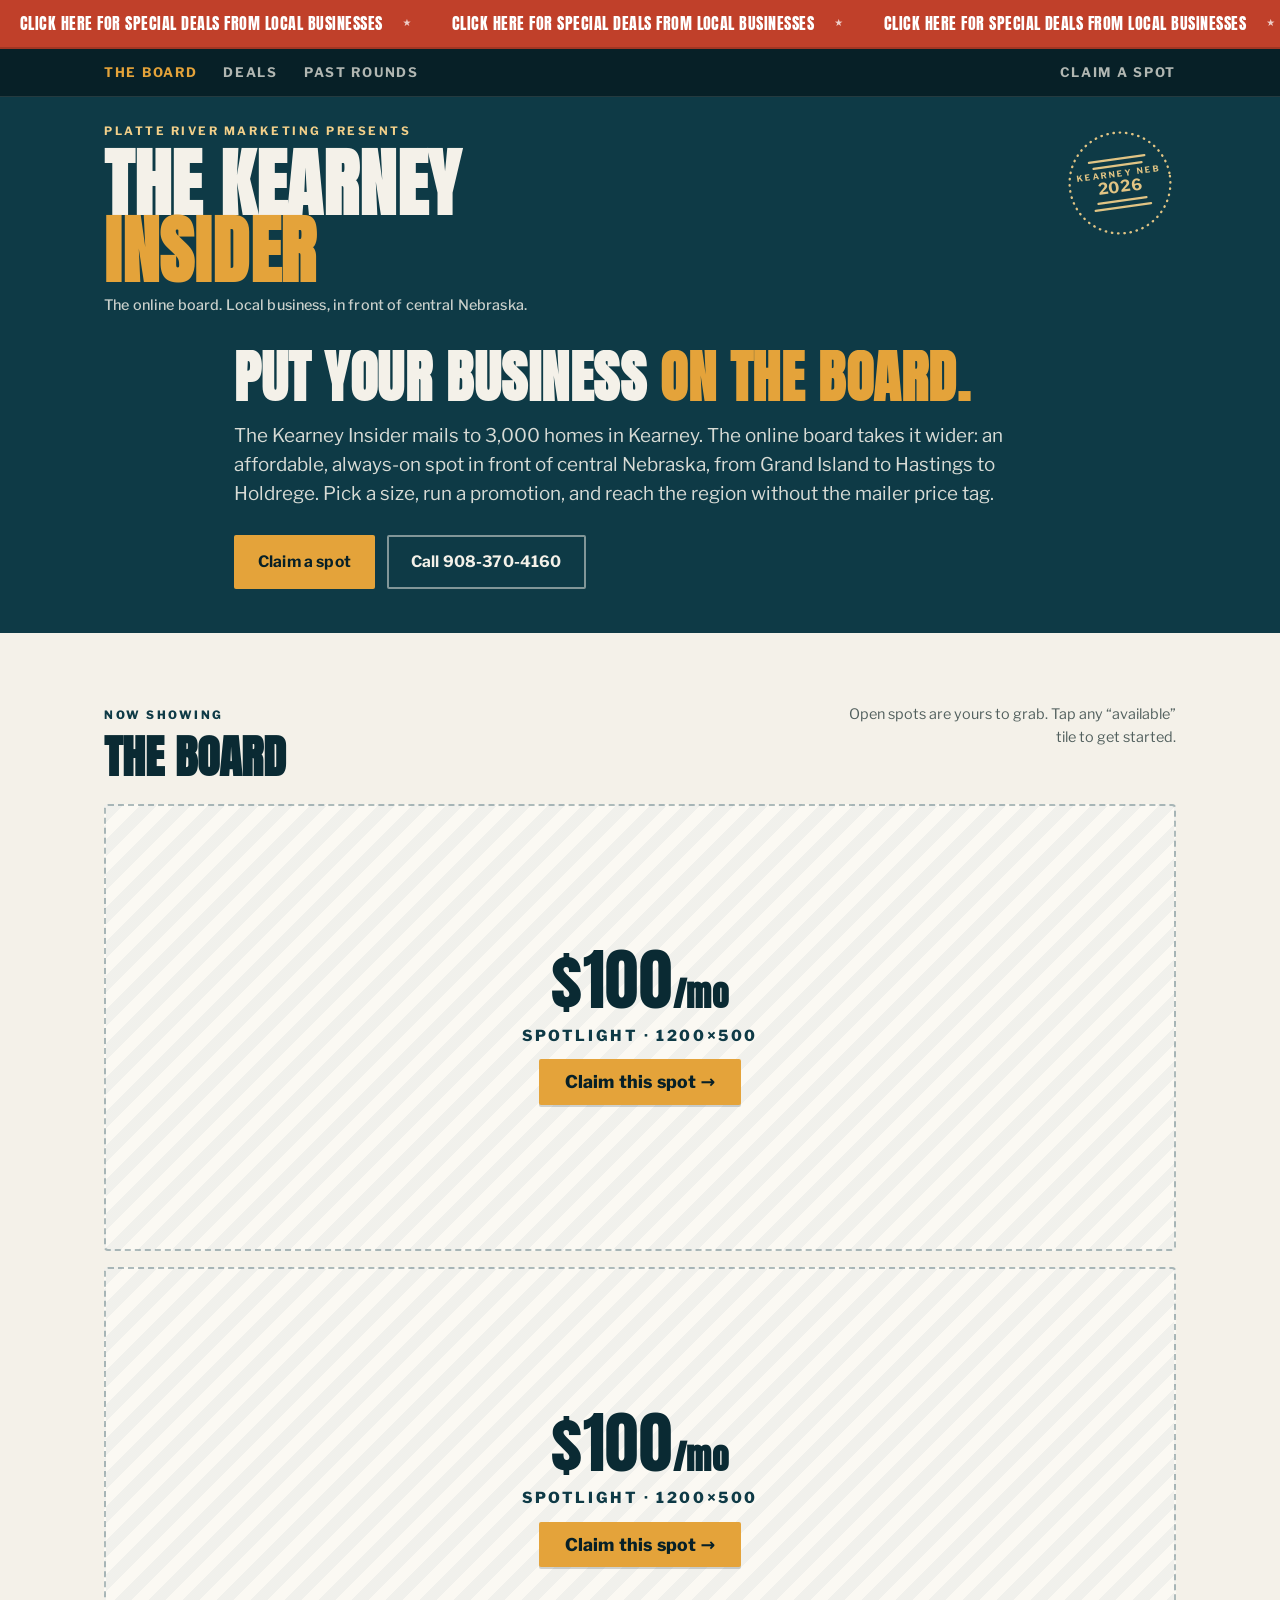
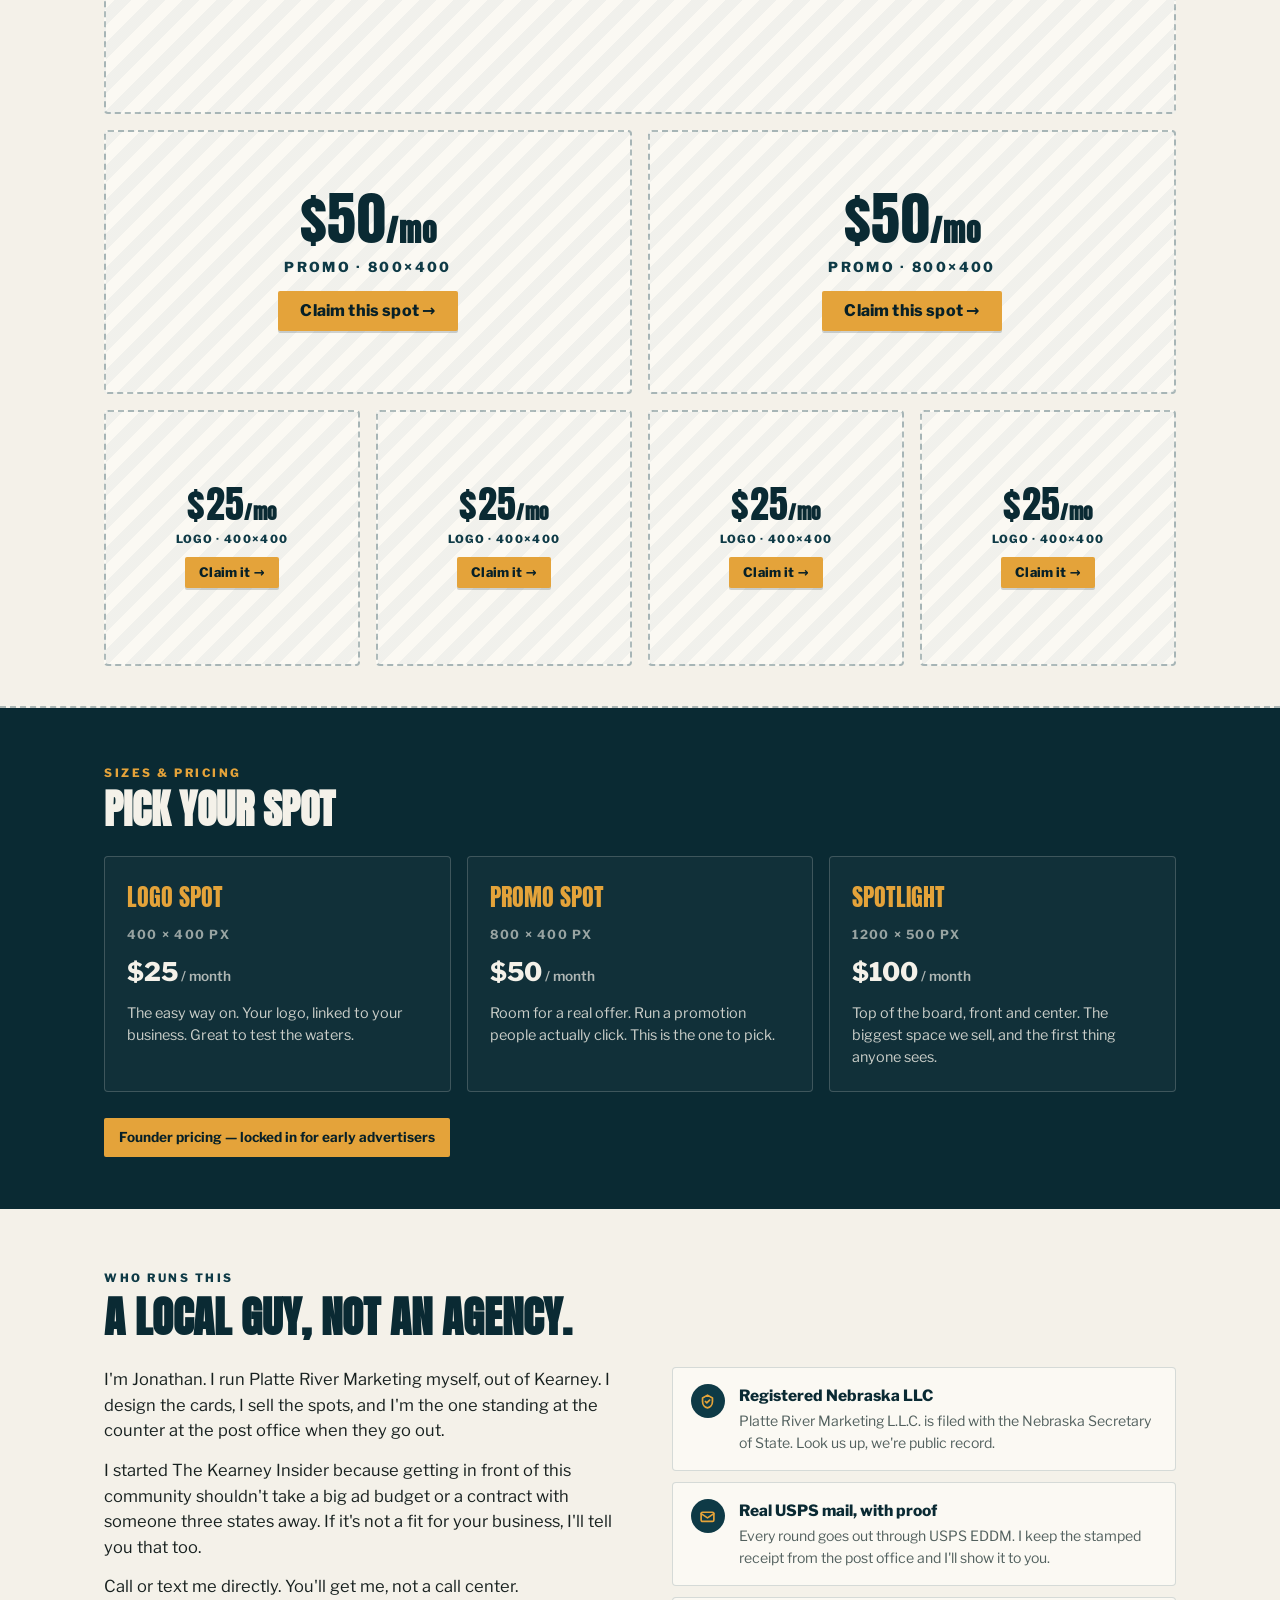
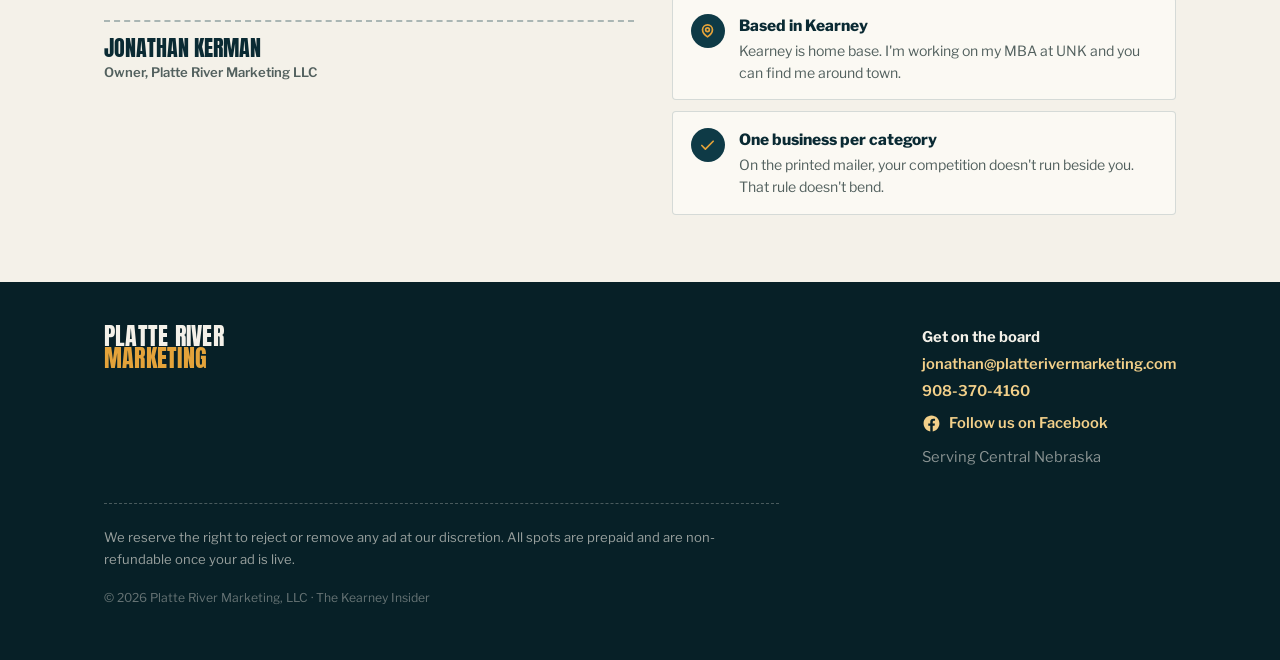
==== commit de82b2d7: "Add files via upload" ====
--- a/index.html
+++ b/index.html
@@ -426,6 +426,23 @@
   gtag('js', new Date());
   gtag('config', 'G-0B7E23MN36');
 </script>
+<!-- Meta Pixel Code -->
+<script>
+!function(f,b,e,v,n,t,s)
+{if(f.fbq)return;n=f.fbq=function(){n.callMethod?
+n.callMethod.apply(n,arguments):n.queue.push(arguments)};
+if(!f._fbq)f._fbq=n;n.push=n;n.loaded=!0;n.version='2.0';
+n.queue=[];t=b.createElement(e);t.async=!0;
+t.src=v;s=b.getElementsByTagName(e)[0];
+s.parentNode.insertBefore(t,s)}(window, document,'script',
+'https://connect.facebook.net/en_US/fbevents.js');
+fbq('init', '1459053552757348');
+fbq('track', 'PageView');
+</script>
+<noscript><img height="1" width="1" style="display:none"
+src="https://www.facebook.com/tr?id=1459053552757348&ev=PageView&noscript=1"
+/></noscript>
+<!-- End Meta Pixel Code -->
 </head>
 
 <body>
@@ -638,7 +655,7 @@
       </div>
       <div class="contact">
         <div><strong style="color:var(--paper)">Get on the board</strong></div>
-        <div><a href="mailto:PlatteRiverMarketing@outlook.com">PlatteRiverMarketing@outlook.com</a></div>
+        <div><a href="mailto:jonathan@platterivermarketing.com">jonathan@platterivermarketing.com</a></div>
         <div><a href="tel:19083704160">908-370-4160</a></div>
 
         <!-- Facebook page link -->
@@ -700,24 +717,24 @@
     name:  "Whistlin' Wolf Bar & Lounge",
     img:   "/ads/whistlin-wolf.png",
     link:  "https://www.facebook.com/p/Whistlin-Wolf-Bar-Lounge-61551043024109/",
-    start: "2026-08-25",
-    end:   "2026-09-25"
+    start: "2026-09-27",
+    end:   "2026-10-27"
   },
   {
     tier:  "promo",
     name:  "Yuletide Lighting Co",
     img:   "/ads/yuletide-lighting.png",
     link:  "https://www.facebook.com/p/Yuletide-Lighting-Co-61567820511411/",
-    start: "2026-08-25",
-    end:   "2026-09-25"
+    start: "2026-09-27",
+    end:   "2026-10-27"
   },
   {
     tier:  "logo",
     name:  "Kearney Dog Bar Training",
     img:   "/ads/kearney-dog-bar.png",
     link:  "https://kearneydogbar.com/",
-    start: "2026-08-25",
-    end:   "2026-09-25"
+    start: "2026-09-27",
+    end:   "2026-10-27"
   },
 ];
 
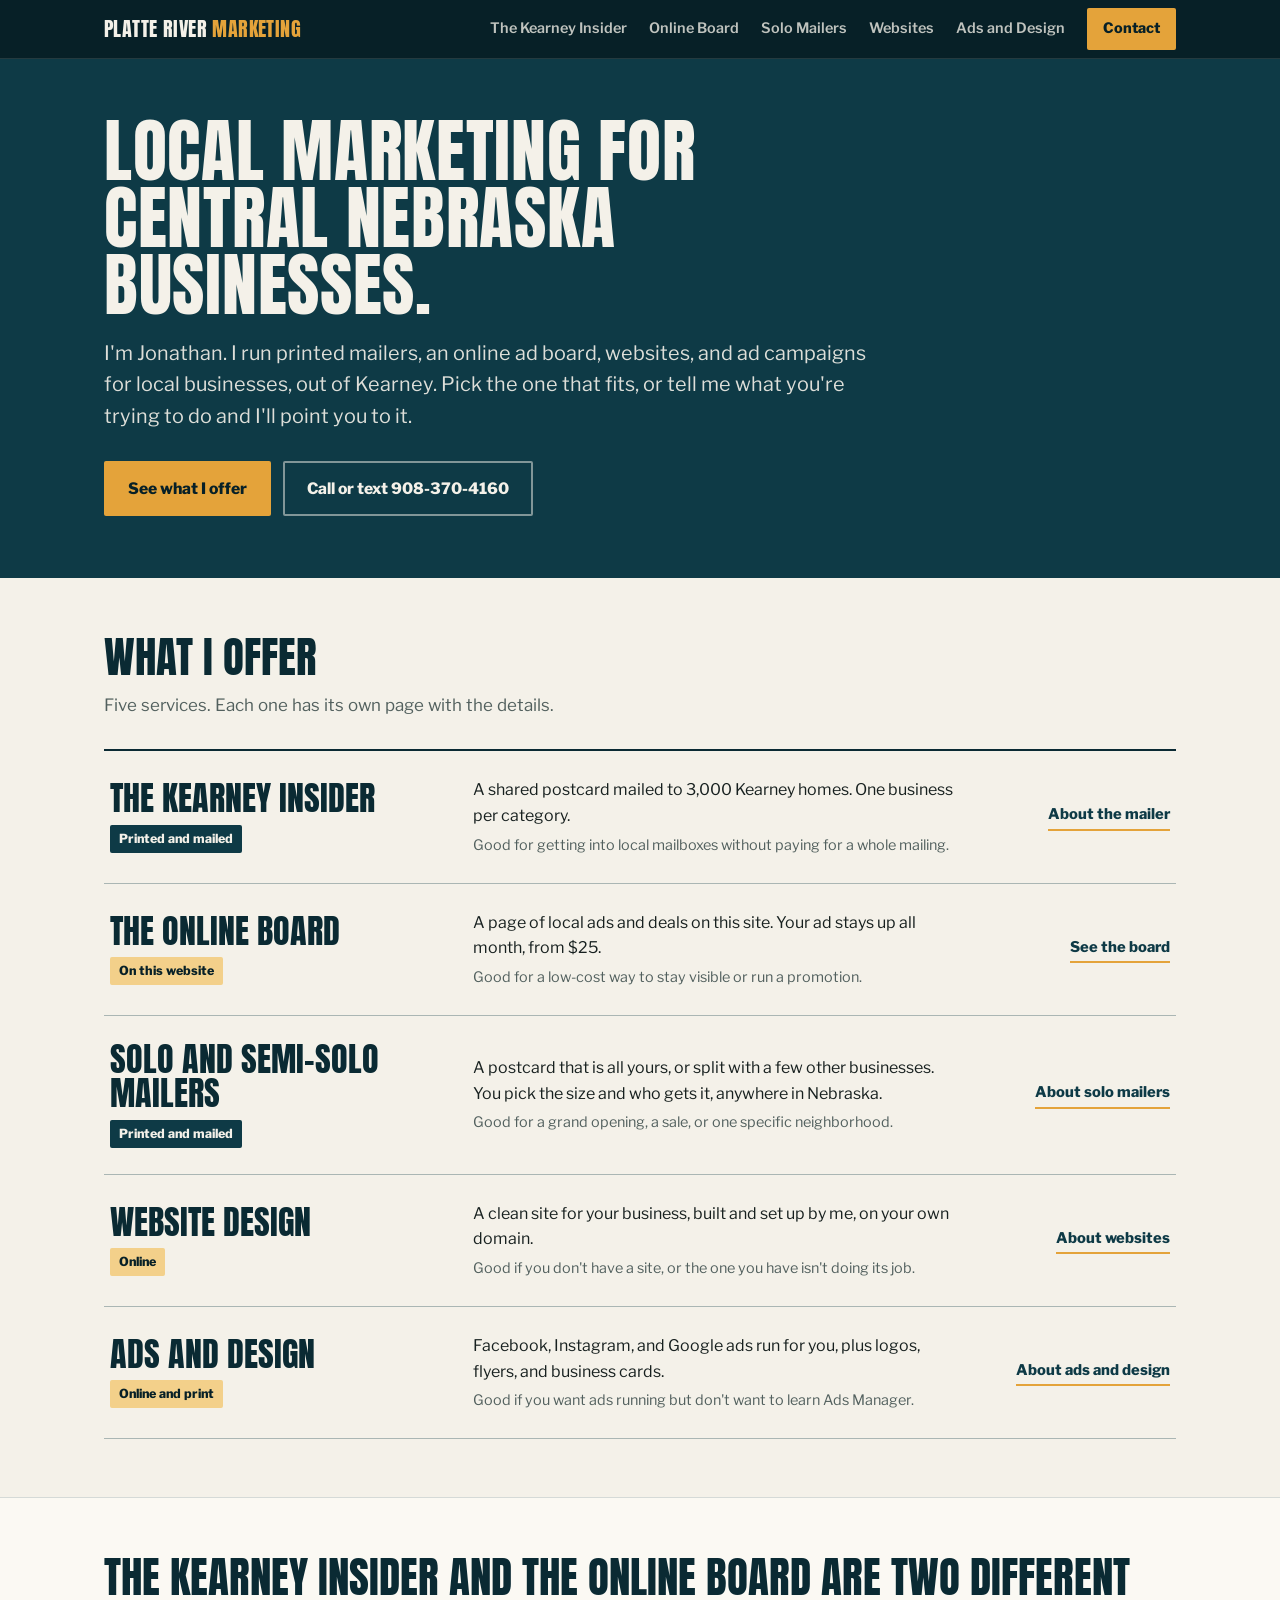
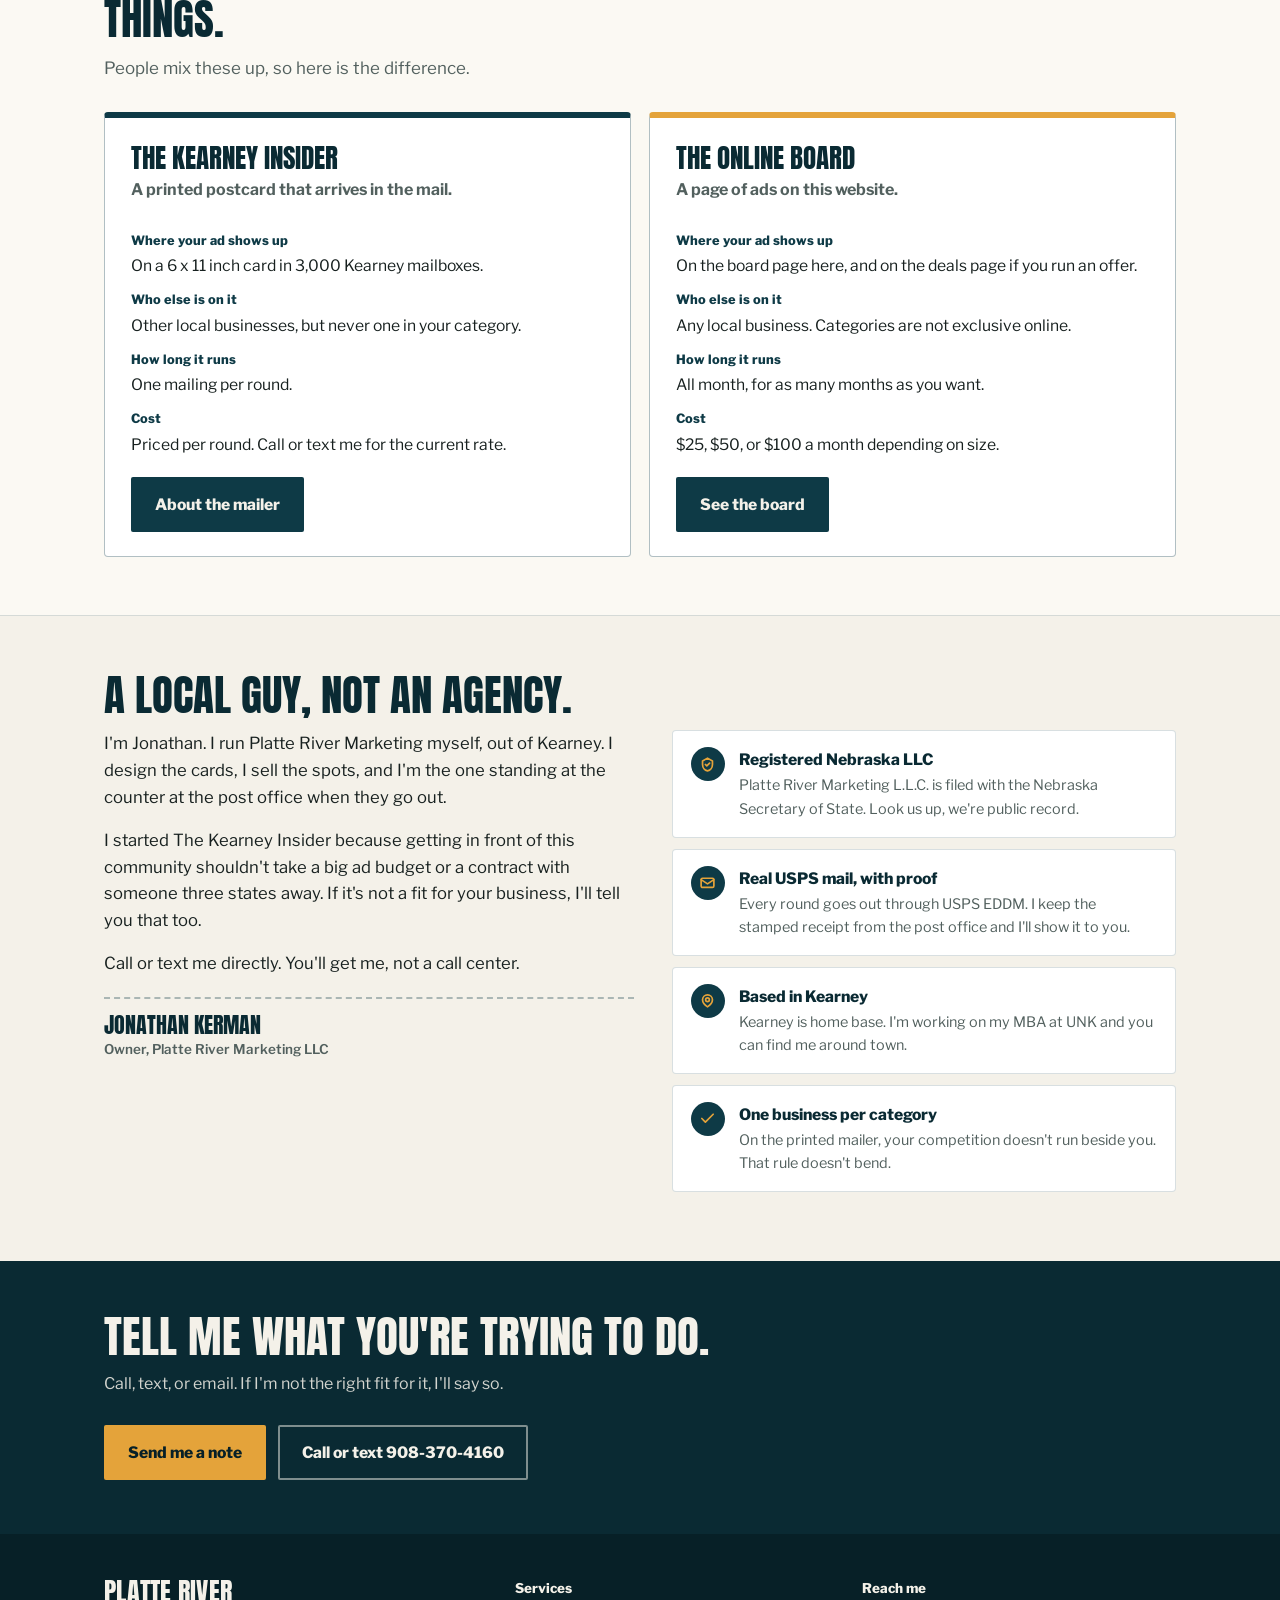
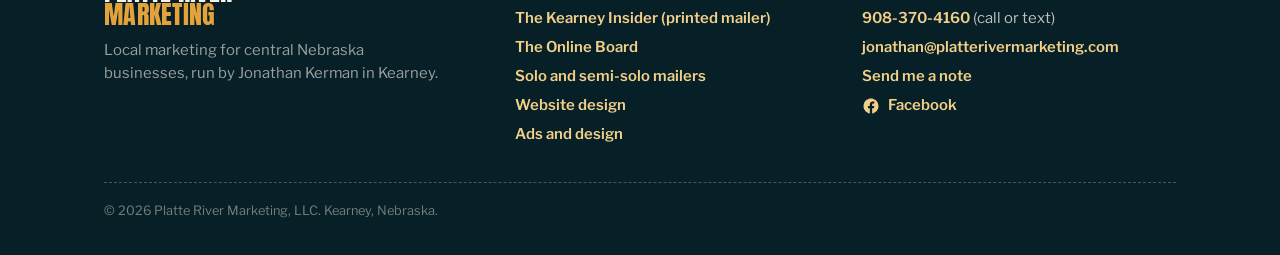
==== commit 7006a7fc: "Add files via upload" ====
--- a/index.html
+++ b/index.html
@@ -3,422 +3,37 @@
 <head>
 <meta charset="utf-8">
 <meta name="viewport" content="width=device-width, initial-scale=1">
-<title>The Kearney Insider — Online | Platte River Marketing</title>
-<meta name="description" content="Get your business in front of central Nebraska. Buy a spot on the online board from Platte River Marketing.">
-
-<!-- ===== favicon ===== -->
+<title>Platte River Marketing | Local marketing in Kearney, Nebraska</title>
+<meta name="description" content="Printed mailers, an online ad board, websites, and ad campaigns for central Nebraska businesses. Run by Jonathan Kerman in Kearney.">
+
 <link rel="icon" href="/favicon.ico" sizes="any">
 <link rel="icon" type="image/png" sizes="32x32" href="/favicon-32.png">
 <link rel="apple-touch-icon" href="/apple-touch-icon.png">
 
-<!-- ===== social share preview (Facebook, iMessage, LinkedIn, etc.) ===== -->
+<!-- share preview (Facebook, iMessage, LinkedIn) -->
 <meta property="og:type" content="website">
-<meta property="og:site_name" content="The Kearney Insider">
-<meta property="og:title" content="The Kearney Insider — Online | Platte River Marketing">
-<meta property="og:description" content="Get your business in front of central Nebraska. Buy a spot on the online board from Platte River Marketing.">
-<meta property="og:url" content="https://kearneyinsider.com/">
-<meta property="og:image" content="https://kearneyinsider.com/og-image.png">
+<meta property="og:site_name" content="Platte River Marketing">
+<meta property="og:title" content="Platte River Marketing | Local marketing in Kearney, Nebraska">
+<meta property="og:description" content="Printed mailers, an online ad board, websites, and ad campaigns for central Nebraska businesses. Run by Jonathan Kerman in Kearney.">
+<meta property="og:url" content="https://platterivermarketing.com/">
+<meta property="og:image" content="https://platterivermarketing.com/og-image.png">
 <meta property="og:image:width" content="1200">
 <meta property="og:image:height" content="630">
-<meta property="og:image:alt" content="The Kearney Insider, from Platte River Marketing">
+<meta property="og:image:alt" content="Platte River Marketing, Kearney Nebraska">
 <meta property="og:locale" content="en_US">
 <meta name="twitter:card" content="summary_large_image">
-<meta name="twitter:title" content="The Kearney Insider — Online | Platte River Marketing">
-<meta name="twitter:description" content="Get your business in front of central Nebraska. Buy a spot on the online board from Platte River Marketing.">
-<meta name="twitter:image" content="https://kearneyinsider.com/og-image.png">
+<meta name="twitter:title" content="Platte River Marketing | Local marketing in Kearney, Nebraska">
+<meta name="twitter:description" content="Printed mailers, an online ad board, websites, and ad campaigns for central Nebraska businesses. Run by Jonathan Kerman in Kearney.">
+<meta name="twitter:image" content="https://platterivermarketing.com/og-image.png">
 <meta name="theme-color" content="#0E3A46">
-<link rel="canonical" href="https://kearneyinsider.com/">
-
-<!-- ============================================================= -->
-<!--  FONTS                                                          -->
-<!-- ============================================================= -->
+<link rel="canonical" href="https://platterivermarketing.com/">
+
 <link rel="preconnect" href="https://fonts.googleapis.com">
 <link rel="preconnect" href="https://fonts.gstatic.com" crossorigin>
 <link href="https://fonts.googleapis.com/css2?family=Anton&family=Libre+Franklin:wght@400;500;600;700;800&display=swap" rel="stylesheet">
-
-<style>
-/* =============================================================
-   DESIGN TOKENS
-   ============================================================= */
-:root{
-  --river:      #0E3A46;   /* deep Platte-river teal, the anchor */
-  --river-deep: #0A2A33;
-  --river-ink:  #072027;
-  --wheat:      #E4A33A;   /* Nebraska wheat / sunflower gold    */
-  --wheat-soft: #F3D08A;
-  --flag:       #C0402A;   /* deals red, used only for the ticker */
-  --flag-deep:  #9E3320;
-  --paper:      #F4F1E9;   /* postcard stock                     */
-  --card:       #FBF9F3;
-  --ink:        #17201F;
-  --ink-soft:   #52605E;
-  --line:       rgba(14,58,70,.16);
-  --line-strong:rgba(14,58,70,.32);
-  --shadow:     0 1px 0 rgba(14,58,70,.06), 0 12px 30px -18px rgba(7,32,39,.45);
-
-  --f-display: "Anton", Impact, sans-serif;
-  --f-body:    "Libre Franklin", system-ui, sans-serif;
-
-  --wrap: 1120px;
-}
-
-/* =============================================================
-   RESET / BASE
-   ============================================================= */
-*{box-sizing:border-box}
-html{-webkit-text-size-adjust:100%}
-body{
-  margin:0;
-  font-family:var(--f-body);
-  color:var(--ink);
-  background:var(--paper);
-  line-height:1.55;
-  -webkit-font-smoothing:antialiased;
-}
-img{max-width:100%;display:block}
-a{color:inherit}
-.wrap{max-width:var(--wrap);margin:0 auto;padding:0 24px}
-
-/* perforation divider — the tear line off a mailer */
-.perf{
-  border:0;height:0;
-  border-top:2px dashed var(--line-strong);
-  margin:0;
-}
-
-/* =============================================================
-   HEADER
-   ============================================================= */
-/* deals ticker ribbon */
-.ticker{
-  display:block;background:var(--flag);color:#fff;text-decoration:none;
-  overflow:hidden;position:relative;padding:11px 0;
-  border-bottom:2px solid rgba(0,0,0,.16);
-}
-.ticker:hover{background:var(--flag-deep)}
-.ticker:focus-visible{outline:3px solid var(--wheat);outline-offset:-3px}
-.ticker-track{
-  display:flex;width:max-content;
-  animation:tick 34s linear infinite;
-}
-.ticker:hover .ticker-track{animation-play-state:paused}
-/* Each .grp holds a full set of phrases. Two identical sets sit side by side
-   and the track slides exactly one set's width, so the loop never shows a gap.
-   Each set must be wider than the screen, hence several repeats per set. */
-.ticker-track > .grp{display:flex;flex:0 0 auto}
-.ticker-track .item{
-  font-family:var(--f-display);text-transform:uppercase;letter-spacing:.03em;
-  font-size:1.02rem;padding:0 20px;white-space:nowrap;
-  display:inline-flex;align-items:center;
-}
-.ticker-track .item::after{
-  content:"★";font-family:var(--f-body);font-size:.62rem;opacity:.75;
-  margin-left:20px;position:relative;top:-1px;
-}
-@keyframes tick{ from{transform:translateX(0)} to{transform:translateX(-50%)} }
-@media (prefers-reduced-motion:reduce){
-  .ticker-track{animation:none;width:100%;justify-content:center}
-  .ticker-track > .grp:last-child{display:none}
-  .ticker-track > .grp .item:not(:first-child){display:none}
-  .ticker-track .item::after{display:none}
-}
-
-/* =============================================================
-   TRUST / WHO RUNS THIS
-   ============================================================= */
-.trust{padding:56px 0}
-.trust .eyebrow{color:var(--river)}
-.trust h2{
-  font-family:var(--f-display);text-transform:uppercase;color:var(--river-deep);
-  font-size:clamp(1.7rem,4.4vw,2.7rem);line-height:.96;margin:.15em 0 30px;
-}
-.trust-grid{display:grid;grid-template-columns:minmax(0,1.05fr) minmax(0,1fr);gap:38px;align-items:start}
-
-.trust-note p{font-size:1.03rem;color:var(--ink);margin:0 0 14px;max-width:52ch}
-.trust-note p:last-child{margin-bottom:0}
-.trust-sig{
-  margin-top:20px;padding-top:16px;border-top:2px dashed var(--line-strong);
-  display:flex;align-items:center;gap:14px;
-}
-.trust-sig .who{font-family:var(--f-display);text-transform:uppercase;font-size:1.35rem;
-  color:var(--river-deep);line-height:1}
-.trust-sig .role{font-size:.82rem;color:var(--ink-soft);font-weight:600;margin-top:3px}
-.trust-photo{
-  width:74px;height:74px;border-radius:50%;object-fit:cover;flex:0 0 auto;
-  border:2px solid var(--wheat);
-}
-
-.proof{list-style:none;margin:0;padding:0}
-.proof li{
-  display:flex;gap:14px;align-items:flex-start;
-  background:var(--card);border:1px solid var(--line);border-radius:4px;
-  padding:16px 18px;margin-bottom:11px;
-}
-.proof .ic{
-  flex:0 0 auto;width:34px;height:34px;border-radius:50%;background:var(--river);
-  display:flex;align-items:center;justify-content:center;
-}
-.proof .ic svg{width:17px;height:17px;stroke:var(--wheat);fill:none;stroke-width:2.4;
-  stroke-linecap:round;stroke-linejoin:round}
-.proof .t{font-weight:800;color:var(--river-deep);font-size:.97rem;display:block}
-.proof .d{font-size:.88rem;color:var(--ink-soft);display:block;margin-top:2px}
-
-@media (max-width:820px){
-  .trust-grid{grid-template-columns:1fr;gap:30px}
-}
-
-/* nav */
-.nav{background:var(--river-ink);border-bottom:1px solid rgba(244,241,233,.12)}
-.nav .wrap{display:flex;align-items:center;gap:26px;padding-top:13px;padding-bottom:13px;flex-wrap:wrap}
-.nav a{color:rgba(244,241,233,.72);text-decoration:none;font-size:.82rem;font-weight:700;
-  letter-spacing:.13em;text-transform:uppercase}
-.nav a:hover{color:var(--wheat)}
-.nav a.on{color:var(--wheat)}
-.nav .sp{margin-left:auto}
-
-.masthead{
-  background:var(--river);
-  color:var(--paper);
-  position:relative;
-}
-.masthead .wrap{
-  display:flex;align-items:flex-start;justify-content:space-between;gap:24px;
-  padding-top:26px;padding-bottom:34px;
-}
-.brand{display:flex;flex-direction:column;gap:2px}
-.brand .kicker{
-  font-size:.72rem;font-weight:700;letter-spacing:.22em;text-transform:uppercase;
-  color:var(--wheat-soft);
-}
-.brand .wordmark{
-  font-family:var(--f-display);
-  font-size:clamp(2.4rem,7vw,4.6rem);
-  line-height:.9;letter-spacing:.01em;text-transform:uppercase;
-  color:var(--paper);margin:.12em 0 0;
-}
-.brand .wordmark span{color:var(--wheat)}
-.brand .sub{
-  font-size:.9rem;color:rgba(244,241,233,.82);font-weight:500;margin-top:8px;
-  letter-spacing:.01em;
-}
-
-/* postmark stamp — the signature element */
-.postmark{
-  flex:0 0 auto;width:112px;height:112px;transform:rotate(-8deg);
-  opacity:.92;margin-top:4px;
-}
-.postmark svg{width:100%;height:100%}
-.postmark text{fill:var(--wheat-soft);font-family:var(--f-body);font-weight:700}
-
-/* =============================================================
-   HERO
-   ============================================================= */
-.hero{background:var(--river);color:var(--paper);padding-bottom:44px}
-.hero .wrap{max-width:860px}
-.hero h1{
-  font-family:var(--f-display);text-transform:uppercase;
-  font-size:clamp(2rem,5.6vw,3.5rem);line-height:.98;letter-spacing:.01em;
-  margin:0 0 16px;
-}
-.hero h1 em{font-style:normal;color:var(--wheat)}
-.hero p{
-  font-size:clamp(1rem,2.2vw,1.18rem);color:rgba(244,241,233,.88);
-  max-width:60ch;margin:0 0 26px;
-}
-.cta-row{display:flex;flex-wrap:wrap;gap:12px}
-.btn{
-  display:inline-flex;align-items:center;gap:9px;
-  font-weight:700;font-size:.98rem;letter-spacing:.01em;
-  padding:13px 22px;border-radius:2px;text-decoration:none;
-  border:2px solid transparent;transition:transform .12s ease, background .2s ease, color .2s ease;
-}
-.btn-primary{background:var(--wheat);color:var(--river-ink)}
-.btn-primary:hover{background:var(--wheat-soft)}
-.btn-ghost{border-color:rgba(244,241,233,.5);color:var(--paper)}
-.btn-ghost:hover{border-color:var(--wheat);color:var(--wheat)}
-.btn:active{transform:translateY(1px)}
-
-/* =============================================================
-   BOARD
-   ============================================================= */
-.board{padding:56px 0 40px}
-.section-head{
-  display:flex;align-items:baseline;justify-content:space-between;gap:16px;
-  flex-wrap:wrap;margin-bottom:26px;
-}
-.eyebrow{
-  font-size:.72rem;font-weight:800;letter-spacing:.22em;text-transform:uppercase;
-  color:var(--river);
-}
-.section-head h2{
-  font-family:var(--f-display);text-transform:uppercase;
-  font-size:clamp(1.8rem,4.6vw,2.9rem);line-height:.95;margin:.15em 0 0;color:var(--river-deep);
-}
-.section-head .note{font-size:.9rem;color:var(--ink-soft);max-width:34ch;text-align:right}
-
-.grid{
-  display:grid;
-  grid-template-columns:repeat(4,1fr);
-  gap:16px;
-}
-.tile{
-  background:var(--card);
-  border:1px solid var(--line);
-  border-radius:4px;
-  overflow:hidden;
-  position:relative;
-  box-shadow:var(--shadow);
-  text-decoration:none;color:inherit;
-  display:flex;flex-direction:column;
-  transition:transform .14s ease, box-shadow .2s ease, border-color .2s ease;
-}
-a.tile:hover{transform:translateY(-3px);box-shadow:0 18px 40px -20px rgba(7,32,39,.55);border-color:var(--line-strong)}
-a.tile:focus-visible{outline:3px solid var(--wheat);outline-offset:3px}
-
-/* tier spans */
-.tile.spotlight{grid-column:span 4;aspect-ratio:12/5}
-.tile.promo{grid-column:span 2;aspect-ratio:2/1}
-.tile.logo{grid-column:span 1;aspect-ratio:1/1}
-
-.tile img{width:100%;height:100%;object-fit:cover;flex:1}
-
-/* little tier tag on filled ads */
-.tile .tag{
-  position:absolute;top:10px;left:10px;
-  background:var(--river);color:var(--paper);
-  font-size:.62rem;font-weight:800;letter-spacing:.14em;text-transform:uppercase;
-  padding:5px 8px;border-radius:2px;
-}
-
-/* available / empty spot */
-.tile.open{
-  background:
-    repeating-linear-gradient(135deg, rgba(14,58,70,.045) 0 12px, transparent 12px 24px),
-    var(--card);
-  border:2px dashed var(--line-strong);
-  align-items:center;justify-content:center;text-align:center;padding:18px;
-  box-shadow:none;
-}
-.tile.open .open-inner{
-  display:flex;flex-direction:column;align-items:center;justify-content:center;
-  gap:12px;text-align:center;
-}
-/* big price, set in the display face */
-.tile.open .price{
-  font-family:var(--f-display);color:var(--river-deep);
-  font-size:clamp(2rem,4.6vw,3.6rem);line-height:.92;letter-spacing:.01em;
-}
-.tile.open .size{
-  font-size:.86rem;font-weight:800;letter-spacing:.17em;text-transform:uppercase;
-  color:var(--river);
-}
-/* the call to action reads as a real button */
-.tile.open .avail{
-  background:var(--wheat);color:var(--river-ink);
-  font-size:1rem;font-weight:800;letter-spacing:.01em;
-  padding:12px 22px;border-radius:2px;line-height:1;white-space:nowrap;
-  box-shadow:0 2px 0 rgba(7,32,39,.18);
-}
-.tile.open .avail::after{content:" →";color:var(--river-ink)}
-a.tile.open:hover{border-color:var(--wheat);background:var(--card)}
-a.tile.open:hover .avail{background:var(--wheat-soft)}
-
-/* scale per tier so small logo tiles don't overflow */
-.tile.open.spotlight .price{font-size:clamp(2.6rem,5.2vw,4.4rem)}
-.tile.open.spotlight .size{font-size:.95rem}
-.tile.open.spotlight .avail{font-size:1.1rem;padding:14px 26px}
-
-.tile.open.logo .open-inner{gap:9px}
-.tile.open.logo .price{font-size:clamp(1.7rem,3.4vw,2.4rem)}
-.tile.open.logo .size{font-size:.7rem;letter-spacing:.12em}
-.tile.open.logo .avail{font-size:.82rem;padding:9px 14px}
-
-/* =============================================================
-   TIER STRIP (explains the board / pricing)
-   ============================================================= */
-.tiers{background:var(--river-deep);color:var(--paper);padding:52px 0}
-.tiers .eyebrow{color:var(--wheat)}
-.tiers h2{font-family:var(--f-display);text-transform:uppercase;color:var(--paper);
-  font-size:clamp(1.6rem,4vw,2.5rem);margin:.15em 0 28px;line-height:.95}
-.tier-cards{display:grid;grid-template-columns:repeat(3,1fr);gap:16px}
-.tier-card{
-  border:1px solid rgba(244,241,233,.2);border-radius:4px;padding:22px;
-  background:rgba(255,255,255,.03);display:flex;flex-direction:column;gap:8px;
-}
-.tier-card .name{font-family:var(--f-display);text-transform:uppercase;font-size:1.5rem;color:var(--wheat)}
-.tier-card .dims{font-size:.78rem;letter-spacing:.1em;text-transform:uppercase;color:rgba(244,241,233,.6);font-weight:700}
-.tier-card .price{font-size:1.6rem;font-weight:800}
-.tier-card .price small{font-size:.85rem;font-weight:600;color:rgba(244,241,233,.7)}
-.tier-card .desc{font-size:.9rem;color:rgba(244,241,233,.82);margin-top:2px}
-.founder{
-  display:inline-block;margin-top:26px;font-size:.85rem;font-weight:700;
-  color:var(--river-ink);background:var(--wheat);padding:9px 15px;border-radius:2px;
-}
-
-/* =============================================================
-   FOOTER + TERMS
-   ============================================================= */
-.foot{background:var(--river-ink);color:rgba(244,241,233,.8);padding:44px 0 40px;font-size:.92rem}
-.foot .cols{display:flex;justify-content:space-between;gap:32px;flex-wrap:wrap}
-.foot .wordmark-sm{font-family:var(--f-display);text-transform:uppercase;color:var(--paper);
-  font-size:1.5rem;line-height:.9;letter-spacing:.01em}
-.foot .wordmark-sm span{color:var(--wheat)}
-.foot a{color:var(--wheat-soft);text-decoration:none;font-weight:600}
-.foot a:hover{color:var(--wheat)}
-.foot .contact div{margin-bottom:4px}
-.foot .social{margin-top:10px}
-.foot .social a{display:inline-flex;align-items:center;gap:8px}
-.foot .social svg{width:19px;height:19px;fill:currentColor;flex:0 0 auto}
-.foot .social a:hover svg{fill:var(--wheat)}
-.terms{
-  margin-top:30px;padding-top:22px;border-top:1px dashed rgba(244,241,233,.28);
-  font-size:.82rem;color:rgba(244,241,233,.62);max-width:75ch;line-height:1.7;
-}
-.copyright{margin-top:18px;font-size:.76rem;color:rgba(244,241,233,.4)}
-
-/* =============================================================
-   RESPONSIVE
-   -------------------------------------------------------------
-   IMPORTANT: never override a tile's aspect-ratio at a breakpoint.
-   The ratios match the ad image dimensions exactly (spotlight 12/5,
-   promo 2/1, logo 1/1). Changing them makes object-fit:cover crop
-   the advertiser's artwork, which chops off phone numbers.
-   Only the column SPAN should change.
-   ============================================================= */
-@media (max-width:820px){
-  .grid{grid-template-columns:repeat(2,1fr)}
-  .tile.spotlight{grid-column:span 2}   /* full width, ratio stays 12/5 */
-  .tile.promo{grid-column:span 2}       /* full width, ratio stays 2/1  */
-  .tile.logo{grid-column:span 1}        /* two across, ratio stays 1/1  */
-  .tier-cards{grid-template-columns:1fr}
-  .section-head .note{text-align:left}
-
-  /* open placeholders keep the big treatment, just trimmed to fit */
-  .tile.open{padding:12px}
-  .tile.open .open-inner{gap:10px}
-  .tile.open .size{font-size:.74rem;letter-spacing:.12em}
-  .tile.open .avail{font-size:.9rem;padding:11px 18px}
-  .tile.open.spotlight .price{font-size:2.6rem}
-  .tile.open.spotlight .size{font-size:.82rem}
-  .tile.open.spotlight .avail{font-size:.95rem;padding:12px 20px}
-}
-@media (max-width:520px){
-  .postmark{width:84px;height:84px}
-  .masthead .wrap{padding-bottom:28px}
-  .grid{gap:12px}
-  .tile .tag{font-size:.55rem;padding:4px 6px;top:7px;left:7px}
-  /* logo tiles are half-width on a phone, so scale their contents down */
-  .tile.open.logo .open-inner{gap:7px}
-  .tile.open.logo .price{font-size:1.6rem}
-  .tile.open.logo .size{font-size:.58rem;letter-spacing:.08em}
-  .tile.open.logo .avail{font-size:.7rem;padding:7px 10px}
-}
-
-@media (prefers-reduced-motion:reduce){
-  *{transition:none!important;scroll-behavior:auto!important}
-}
-</style>
-   <!-- Google tag (gtag.js) -->
+<link rel="stylesheet" href="/site.css">
+
+<!-- Google tag (gtag.js) -->
 <script async src="https://www.googletagmanager.com/gtag/js?id=G-0B7E23MN36"></script>
 <script>
   window.dataLayer = window.dataLayer || [];
@@ -426,6 +41,7 @@
   gtag('js', new Date());
   gtag('config', 'G-0B7E23MN36');
 </script>
+
 <!-- Meta Pixel Code -->
 <script>
 !function(f,b,e,v,n,t,s)
@@ -444,151 +60,136 @@
 /></noscript>
 <!-- End Meta Pixel Code -->
 </head>
-
-<body>
-
-<!-- ============================================================= -->
-<!--  HEADER                                                        -->
-<!-- ============================================================= -->
-<!-- ============ DEALS TICKER ============
-     To change the message: edit the FIRST .item, then copy that exact text
-     into every other .item below. All of them must match or the loop
-     will visibly jump when it repeats. -->
-<a class="ticker" href="/deals" aria-label="See this month's special deals">
-  <span class="ticker-track">
-    <span class="grp">
-      <span class="item">Click here for special deals from local businesses</span>
-      <span class="item">Click here for special deals from local businesses</span>
-      <span class="item">Click here for special deals from local businesses</span>
-      <span class="item">Click here for special deals from local businesses</span>
-      <span class="item">Click here for special deals from local businesses</span>
-      <span class="item">Click here for special deals from local businesses</span>
-    </span>
-    <span class="grp" aria-hidden="true">
-      <span class="item">Click here for special deals from local businesses</span>
-      <span class="item">Click here for special deals from local businesses</span>
-      <span class="item">Click here for special deals from local businesses</span>
-      <span class="item">Click here for special deals from local businesses</span>
-      <span class="item">Click here for special deals from local businesses</span>
-      <span class="item">Click here for special deals from local businesses</span>
-    </span>
-  </span>
-</a>
-
-<nav class="nav">
-  <div class="wrap">
-    <a href="/" class="on">The Board</a>
-    <a href="/deals">Deals</a>
-    <a href="/rounds">Past Rounds</a>
-    <a href="/claim" class="sp">Claim a Spot</a>
-  </div>
-</nav>
-
-<header class="masthead">
-  <div class="wrap">
-    <div class="brand">
-      <span class="kicker">Platte River Marketing presents</span>
-      <h1 class="wordmark">The Kearney<br><span>Insider</span></h1>
-      <span class="sub">The online board. Local business, in front of central Nebraska.</span>
-    </div>
-
-    <!-- postmark stamp: the signature -->
-    <div class="postmark" aria-hidden="true">
-      <svg viewBox="0 0 120 120">
-        <!-- outer perforated stamp edge -->
-        <circle cx="60" cy="60" r="54" fill="none" stroke="var(--wheat-soft)" stroke-width="2.5"
-                stroke-dasharray="0.5 6.2" stroke-linecap="round"/>
-        <!-- flat cancel bars, top and bottom -->
-        <g stroke="var(--wheat-soft)" stroke-width="2.4" stroke-linecap="round">
-          <line x1="30" y1="34" x2="90" y2="34"/>
-          <line x1="34" y1="41" x2="86" y2="41"/>
-          <line x1="30" y1="86" x2="90" y2="86"/>
-          <line x1="34" y1="79" x2="86" y2="79"/>
-        </g>
-        <!-- stacked flat lockup -->
-        <text x="60" y="53"  text-anchor="middle" font-size="9"  font-weight="700" letter-spacing="2.5" fill="var(--wheat-soft)">KEARNEY NEB</text>
-        <text x="60" y="70"  text-anchor="middle" font-size="17" font-weight="700" letter-spacing="1"   fill="var(--wheat)">2026</text>
-      </svg>
-    </div>
+<body class="pg">
+
+<!-- ============ TOP NAVIGATION (same on every page) ============ -->
+<header class="topnav">
+  <div class="tn-wrap">
+    <a class="tn-brand" href="/">Platte River <span>Marketing</span></a>
+    <input type="checkbox" id="tn-toggle" class="tn-toggle" aria-label="Show the menu">
+    <label for="tn-toggle" class="tn-btn">Menu</label>
+    <nav class="tn-links" aria-label="Main">
+      <a href="/kearney-insider">The Kearney Insider</a>
+      <a href="/board">Online Board</a>
+      <a href="/mailers">Solo Mailers</a>
+      <a href="/websites">Websites</a>
+      <a href="/marketing">Ads and Design</a>
+      <a class="tn-cta" href="/claim">Contact</a>
+    </nav>
   </div>
 </header>
 
-<!-- ============================================================= -->
-<!--  HERO                                                          -->
-<!-- ============================================================= -->
 <section class="hero">
   <div class="wrap">
-    <h1>Put your business <em>on the board.</em></h1>
-    <p>The Kearney Insider mails to 3,000 homes in Kearney. The online board takes it
-       wider: an affordable, always-on spot in front of central Nebraska, from Grand
-       Island to Hastings to Holdrege. Pick a size, run a promotion, and reach the
-       region without the mailer price tag.</p>
+    <h1>Local marketing for central Nebraska businesses.</h1>
+    <p class="lede">I'm Jonathan. I run printed mailers, an online ad board, websites, and ad
+       campaigns for local businesses, out of Kearney. Pick the one that fits, or tell me
+       what you're trying to do and I'll point you to it.</p>
     <div class="cta-row">
-      <a class="btn btn-primary" href="/claim">Claim a spot</a>
-      <a class="btn btn-ghost" href="tel:19083704160">Call 908-370-4160</a>
-    </div>
-  </div>
-</section>
-
-<!-- ============================================================= -->
-<!--  BOARD                                                         -->
-<!-- ============================================================= -->
-<section class="board">
-  <div class="wrap">
-    <div class="section-head">
-      <div>
-        <span class="eyebrow">Now showing</span>
-        <h2>The Board</h2>
-      </div>
-      <p class="note">Open spots are yours to grab. Tap any “available” tile to get started.</p>
-    </div>
-    <div class="grid" id="grid"><!-- rendered by script --></div>
-  </div>
-</section>
-
-<hr class="perf">
-
-<!-- ============================================================= -->
-<!--  TIER STRIP                                                    -->
-<!-- ============================================================= -->
-<section class="tiers">
-  <div class="wrap">
-    <span class="eyebrow">Sizes &amp; pricing</span>
-    <h2>Pick your spot</h2>
-    <div class="tier-cards">
-      <div class="tier-card">
-        <span class="name">Logo Spot</span>
-        <span class="dims">400 × 400 px</span>
-        <span class="price">$25<small> / month</small></span>
-        <span class="desc">The easy way on. Your logo, linked to your business. Great to test the waters.</span>
-      </div>
-      <div class="tier-card">
-        <span class="name">Promo Spot</span>
-        <span class="dims">800 × 400 px</span>
-        <span class="price">$50<small> / month</small></span>
-        <span class="desc">Room for a real offer. Run a promotion people actually click. This is the one to pick.</span>
-      </div>
-      <div class="tier-card">
-        <span class="name">Spotlight</span>
-        <span class="dims">1200 × 500 px</span>
-        <span class="price">$100<small> / month</small></span>
-        <span class="desc">Top of the board, front and center. The biggest space we sell, and the first thing anyone sees.</span>
-      </div>
-    </div>
-    <span class="founder">Founder pricing — locked in for early advertisers</span>
-  </div>
-</section>
-
-<!-- ============================================================= -->
-<!--  TRUST / WHO RUNS THIS                                        -->
-<!-- ============================================================= -->
-<section class="trust">
-  <div class="wrap">
-    <span class="eyebrow">Who runs this</span>
+      <a class="btn btn-primary" href="#services">See what I offer</a>
+      <a class="btn btn-ghost" href="tel:19083704160">Call or text 908-370-4160</a>
+    </div>
+  </div>
+</section>
+
+<!-- ============ SERVICES ============
+     One row per service. The small tag says whether it is printed or online. -->
+<section class="band" id="services">
+  <div class="wrap">
+    <h2>What I offer</h2>
+    <p class="intro">Five services. Each one has its own page with the details.</p>
+
+    <ul class="services">
+      <li>
+        <a class="svc" href="/kearney-insider">
+          <span><span class="name">The Kearney Insider</span><span class="how print">Printed and mailed</span></span>
+          <p class="what">A shared postcard mailed to 3,000 Kearney homes. One business per category.
+            <small>Good for getting into local mailboxes without paying for a whole mailing.</small></p>
+          <span class="go">About the mailer</span>
+        </a>
+      </li>
+      <li>
+        <a class="svc" href="/board">
+          <span><span class="name">The Online Board</span><span class="how web">On this website</span></span>
+          <p class="what">A page of local ads and deals on this site. Your ad stays up all month, from $25.
+            <small>Good for a low-cost way to stay visible or run a promotion.</small></p>
+          <span class="go">See the board</span>
+        </a>
+      </li>
+      <li>
+        <a class="svc" href="/mailers">
+          <span><span class="name">Solo and semi-solo mailers</span><span class="how print">Printed and mailed</span></span>
+          <p class="what">A postcard that is all yours, or split with a few other businesses. You pick the size and who gets it, anywhere in Nebraska.
+            <small>Good for a grand opening, a sale, or one specific neighborhood.</small></p>
+          <span class="go">About solo mailers</span>
+        </a>
+      </li>
+      <li>
+        <a class="svc" href="/websites">
+          <span><span class="name">Website design</span><span class="how web">Online</span></span>
+          <p class="what">A clean site for your business, built and set up by me, on your own domain.
+            <small>Good if you don't have a site, or the one you have isn't doing its job.</small></p>
+          <span class="go">About websites</span>
+        </a>
+      </li>
+      <li>
+        <a class="svc" href="/marketing">
+          <span><span class="name">Ads and design</span><span class="how web">Online and print</span></span>
+          <p class="what">Facebook, Instagram, and Google ads run for you, plus logos, flyers, and business cards.
+            <small>Good if you want ads running but don't want to learn Ads Manager.</small></p>
+          <span class="go">About ads and design</span>
+        </a>
+      </li>
+    </ul>
+  </div>
+</section>
+
+<!-- ============ THE TWO THAT GET MIXED UP ============ -->
+<section class="band alt">
+  <div class="wrap">
+    <h2>The Kearney Insider and the Online Board are two different things.</h2>
+    <p class="intro">People mix these up, so here is the difference.</p>
+
+    <div class="versus">
+      <div class="vs print">
+        <h3>The Kearney Insider</h3>
+        <p class="is">A printed postcard that arrives in the mail.</p>
+        <dl>
+          <dt>Where your ad shows up</dt>
+          <dd>On a 6 x 11 inch card in 3,000 Kearney mailboxes.</dd>
+          <dt>Who else is on it</dt>
+          <dd>Other local businesses, but never one in your category.</dd>
+          <dt>How long it runs</dt>
+          <dd>One mailing per round.</dd>
+          <dt>Cost</dt>
+          <dd>Priced per round. Call or text me for the current rate.</dd>
+        </dl>
+        <a class="btn btn-dark" href="/kearney-insider">About the mailer</a>
+      </div>
+      <div class="vs web">
+        <h3>The Online Board</h3>
+        <p class="is">A page of ads on this website.</p>
+        <dl>
+          <dt>Where your ad shows up</dt>
+          <dd>On the board page here, and on the deals page if you run an offer.</dd>
+          <dt>Who else is on it</dt>
+          <dd>Any local business. Categories are not exclusive online.</dd>
+          <dt>How long it runs</dt>
+          <dd>All month, for as many months as you want.</dd>
+          <dt>Cost</dt>
+          <dd>$25, $50, or $100 a month depending on size.</dd>
+        </dl>
+        <a class="btn btn-dark" href="/board">See the board</a>
+      </div>
+    </div>
+  </div>
+</section>
+
+<section class="band" id="about">
+  <div class="wrap">
     <h2>A local guy, not an agency.</h2>
 
     <div class="trust-grid">
-
       <div class="trust-note">
         <p>I'm Jonathan. I run Platte River Marketing myself, out of Kearney. I design
            the cards, I sell the spots, and I'm the one standing at the counter at the
@@ -599,8 +200,8 @@
         <p>Call or text me directly. You'll get me, not a call center.</p>
 
         <div class="trust-sig">
-          <!-- OPTIONAL PHOTO: upload a headshot to /ads/ (or a /img/ folder)
-               and swap the src below. Delete this img tag if you'd rather not. -->
+          <!-- OPTIONAL PHOTO: upload a headshot to an /img/ folder, then remove the
+               comment marks around the line below. -->
           <!-- <img class="trust-photo" src="/img/jonathan.jpg" alt="Jonathan Kerman"> -->
           <div>
             <div class="who">Jonathan Kerman</div>
@@ -639,182 +240,58 @@
           </span>
         </li>
       </ul>
-
-    </div>
-  </div>
-</section>
-
-<!-- ============================================================= -->
-<!--  FOOTER + TERMS                                                -->
-<!-- ============================================================= -->
-<footer class="foot">
-  <div class="wrap">
-    <div class="cols">
+    </div>
+  </div>
+</section>
+
+<section class="closing">
+  <div class="wrap">
+    <h2>Tell me what you're trying to do.</h2>
+    <p>Call, text, or email. If I'm not the right fit for it, I'll say so.</p>
+    <div class="cta-row">
+      <a class="btn btn-primary" href="/claim?service=unsure">Send me a note</a>
+      <a class="btn btn-ghost" href="tel:19083704160">Call or text 908-370-4160</a>
+    </div>
+  </div>
+</section>
+
+<!-- ============ FOOTER (same on every page) ============ -->
+<footer class="sitefoot">
+  <div class="sf-wrap">
+    <div class="sf-cols">
       <div>
-        <div class="wordmark-sm">Platte River<br><span>Marketing</span></div>
-      </div>
-      <div class="contact">
-        <div><strong style="color:var(--paper)">Get on the board</strong></div>
-        <div><a href="mailto:jonathan@platterivermarketing.com">jonathan@platterivermarketing.com</a></div>
-        <div><a href="tel:19083704160">908-370-4160</a></div>
-
-        <!-- Facebook page link -->
-        <div class="social">
-          <a href="https://www.facebook.com/share/1GYTginALE/" target="_blank" rel="noopener">
-            <svg viewBox="0 0 24 24" aria-hidden="true" focusable="false">
-              <path d="M22 12.06C22 6.5 17.52 2 12 2S2 6.5 2 12.06c0 5.02 3.66 9.18 8.44 9.94v-7.03H7.9v-2.91h2.54V9.85c0-2.52 1.5-3.91 3.77-3.91 1.09 0 2.24.2 2.24.2v2.46h-1.26c-1.24 0-1.63.78-1.63 1.57v1.89h2.78l-.45 2.91h-2.33V22c4.78-.76 8.44-4.92 8.44-9.94z"/>
-            </svg>
-            <span>Follow us on Facebook</span>
-          </a>
-        </div>
-
-        <div style="color:rgba(244,241,233,.55);margin-top:6px">Serving Central Nebraska</div>
-      </div>
-    </div>
-
-    <p class="terms">
-      We reserve the right to reject or remove any ad at our discretion.
-      All spots are prepaid and are non-refundable once your ad is live.
-    </p>
-
-    <p class="copyright">© <span id="yr"></span> Platte River Marketing, LLC · The Kearney Insider</p>
+        <div class="sf-mark">Platte River<br><span>Marketing</span></div>
+        <p>Local marketing for central Nebraska businesses, run by Jonathan Kerman in Kearney.</p>
+      </div>
+      <div>
+        <h2>Services</h2>
+        <ul>
+          <li><a href="/kearney-insider">The Kearney Insider (printed mailer)</a></li>
+          <li><a href="/board">The Online Board</a></li>
+          <li><a href="/mailers">Solo and semi-solo mailers</a></li>
+          <li><a href="/websites">Website design</a></li>
+          <li><a href="/marketing">Ads and design</a></li>
+        </ul>
+      </div>
+      <div>
+        <h2>Reach me</h2>
+        <ul>
+          <li><a href="tel:19083704160">908-370-4160</a> (call or text)</li>
+          <li><a href="mailto:jonathan@platterivermarketing.com">jonathan@platterivermarketing.com</a></li>
+          <li><a href="/claim">Send me a note</a></li>
+          <li>
+            <a class="sf-fb" href="https://www.facebook.com/share/1GYTginALE/" target="_blank" rel="noopener">
+              <svg viewBox="0 0 24 24" aria-hidden="true" focusable="false"><path d="M22 12.06C22 6.5 17.52 2 12 2S2 6.5 2 12.06c0 5.02 3.66 9.18 8.44 9.94v-7.03H7.9v-2.91h2.54V9.85c0-2.52 1.5-3.91 3.77-3.91 1.09 0 2.24.2 2.24.2v2.46h-1.26c-1.24 0-1.63.78-1.63 1.57v1.89h2.78l-.45 2.91h-2.33V22c4.78-.76 8.44-4.92 8.44-9.94z"/></svg>
+              <span>Facebook</span>
+            </a>
+          </li>
+        </ul>
+      </div>
+    </div>
+    <div class="sf-legal">&copy; <span id="yr"></span> Platte River Marketing, LLC. Kearney, Nebraska.</div>
   </div>
 </footer>
-
-<script>
-/* =================================================================
-   EDIT YOUR ADS HERE
-   -----------------------------------------------------------------
-   To add an advertiser, copy one block below and fill it in.
-   Delete a block to remove that ad. That's the whole job.
-
-   tier   : "spotlight" | "promo" | "logo"   (sets the size)
-   name   : business name (used for the alt text / accessibility)
-   img    : link to the ad image
-              -> Logo Spot  : 400 x 400 px
-              -> Promo Spot : 800 x 400 px
-              -> Spotlight  : 1200 x 500 px
-   link   : where the ad points. USE A BITLY LINK so you can see the
-            click count. (bitly.com -> paste their site -> use that short link)
-   start  : "YYYY-MM-DD"  the ad shows on/after this date
-   end    : "YYYY-MM-DD"  the ad auto-drops off after this date
-   =================================================================
-   EXAMPLE (delete the // in front of each line to turn it on):
-
-   // {
-   //   tier:  "promo",
-   //   name:  "Andrew's Roofing",
-   //   img:   "https://link-to-your-image/andrew-promo.png",
-   //   link:  "https://bit.ly/andrew-roofing",
-   //   start: "2026-08-01",
-   //   end:   "2026-09-01"
-   // },
-   ================================================================= */
-
-const ADS = [
-  {
-    tier:  "spotlight",
-    name:  "Whistlin' Wolf Bar & Lounge",
-    img:   "/ads/whistlin-wolf.png",
-    link:  "https://www.facebook.com/p/Whistlin-Wolf-Bar-Lounge-61551043024109/",
-    start: "2026-09-27",
-    end:   "2026-10-27"
-  },
-  {
-    tier:  "promo",
-    name:  "Yuletide Lighting Co",
-    img:   "/ads/yuletide-lighting.png",
-    link:  "https://www.facebook.com/p/Yuletide-Lighting-Co-61567820511411/",
-    start: "2026-09-27",
-    end:   "2026-10-27"
-  },
-  {
-    tier:  "logo",
-    name:  "Kearney Dog Bar Training",
-    img:   "/ads/kearney-dog-bar.png",
-    link:  "https://kearneydogbar.com/",
-    start: "2026-09-27",
-    end:   "2026-10-27"
-  },
-];
-
-/* -----------------------------------------------------------------
-   HOW MANY "AVAILABLE" SPOTS TO SHOW per tier when they're open.
-   As you fill spots with real ads, the board fills up automatically.
-   ----------------------------------------------------------------- */
-const OPEN_SLOTS = { spotlight: 2, promo: 2, logo: 4 };
-
-/* -----------------------------------------------------------------
-   PRICES shown on the empty "available" tiles.
-   ----------------------------------------------------------------- */
-const PRICE = { spotlight: "$100", promo: "$50", logo: "$25" };
-const SIZE  = { spotlight: "1200×500", promo: "800×400", logo: "400×400" };
-const CONTACT = "/claim";   // open tiles append ?tier=... so the form pre-selects the size
-
-/* ===== rendering (you shouldn't need to touch below here) ======== */
-document.getElementById("yr").textContent = new Date().getFullYear();
-
-function isLive(ad){
-  const now = new Date(); now.setHours(0,0,0,0);
-  const s = ad.start ? new Date(ad.start) : null;
-  const e = ad.end   ? new Date(ad.end)   : null;
-  if (s && now < s) return false;
-  if (e && now > e) return false;
-  return true;
-}
-
-const order = { spotlight:0, promo:1, logo:2 };
-const live = ADS.filter(isLive);
-
-/* Build one combined list of tiles: real ads AND open spots together,
-   then sort by size. Keeping them in one list is what stops the grid
-   from leaving holes (a full-width spot can't sit beside a half-width one). */
-const tiles = [];
-
-live.forEach(ad => tiles.push({ tier: ad.tier, ad: ad }));
-
-["spotlight","promo","logo"].forEach(tier=>{
-  const used = live.filter(a=>a.tier===tier).length;
-  const openCount = Math.max(0, (OPEN_SLOTS[tier]||0) - used);
-  for(let i=0;i<openCount;i++) tiles.push({ tier: tier, ad: null });
-});
-
-tiles.sort((a,b)=>{
-  const d = (order[a.tier]??9) - (order[b.tier]??9);
-  if (d !== 0) return d;
-  // within a size, filled ads sit before open spots
-  return (a.ad ? 0 : 1) - (b.ad ? 0 : 1);
-});
-
-const grid = document.getElementById("grid");
-
-tiles.forEach(t=>{
-  const a = document.createElement("a");
-
-  if (t.ad) {                                   // ---- a real advertiser ----
-    a.className = "tile " + t.tier;
-    a.href = t.ad.link || "#";
-    a.target = "_blank"; a.rel = "noopener";
-    a.setAttribute("aria-label", t.ad.name || "Advertiser");
-    a.innerHTML =
-      '<span class="tag">'+ t.tier +'</span>' +
-      '<img src="'+ t.ad.img +'" alt="'+ (t.ad.name||"Advertiser") +'">';
-
-  } else {                                      // ---- an open spot ----
-    a.className = "tile open " + t.tier;
-    a.href = CONTACT + "?tier=" + t.tier;
-    a.setAttribute("aria-label", "Available "+t.tier+" spot, claim it");
-    a.innerHTML =
-      '<span class="open-inner">' +
-        '<span class="price">'+ PRICE[t.tier] +'<span style="font-size:.5em;font-weight:600">/mo</span></span>' +
-        '<span class="size">'+ t.tier +' · '+ SIZE[t.tier] +'</span>' +
-        '<span class="avail">'+ (t.tier === "logo" ? "Claim it" : "Claim this spot") +'</span>' +
-      '</span>';
-  }
-
-  grid.appendChild(a);
-});
-</script>
+<script>(function(){var y=document.getElementById("yr");if(y)y.textContent=new Date().getFullYear();})();</script>
 
 </body>
 </html>
--- a/site.css
+++ b/site.css
@@ -0,0 +1,278 @@
+/* =============================================================
+   PLATTE RIVER MARKETING — shared styles
+   Loaded by every page. The older pages (board, deals, rounds,
+   claim, thanks) also carry their own inline styles, which load
+   after this file and win where they overlap.
+   ============================================================= */
+
+:root{
+  --river:      #0E3A46;
+  --river-deep: #0A2A33;
+  --river-ink:  #072027;
+  --wheat:      #E4A33A;
+  --wheat-soft: #F3D08A;
+  --flag:       #C0402A;
+  --flag-deep:  #9E3320;
+  --paper:      #F4F1E9;
+  --card:       #FBF9F3;
+  --ink:        #17201F;
+  --ink-soft:   #52605E;
+  --line:       rgba(14,58,70,.16);
+  --line-strong:rgba(14,58,70,.32);
+  --f-display: "Anton", Impact, sans-serif;
+  --f-body:    "Libre Franklin", system-ui, sans-serif;
+}
+
+/* -------------------------------------------------------------
+   TOP NAVIGATION (every page)
+   ------------------------------------------------------------- */
+.topnav{background:var(--river-ink);border-bottom:1px solid rgba(244,241,233,.12);
+  font-family:var(--f-body);position:relative;z-index:20}
+.tn-wrap{max-width:1120px;margin:0 auto;padding:0 24px;display:flex;align-items:center;
+  gap:22px;min-height:58px;flex-wrap:wrap}
+.tn-brand{font-family:var(--f-display);text-transform:uppercase;letter-spacing:.02em;
+  font-size:1.28rem;line-height:1;color:var(--paper);text-decoration:none;white-space:nowrap}
+.tn-brand span{color:var(--wheat)}
+.tn-brand:focus-visible,.tn-links a:focus-visible,.subnav a:focus-visible{
+  outline:3px solid var(--wheat);outline-offset:3px}
+.tn-links{margin-left:auto;display:flex;align-items:center;gap:22px;flex-wrap:wrap}
+.tn-links a{color:rgba(244,241,233,.78);text-decoration:none;font-size:.9rem;font-weight:600}
+.tn-links a:hover{color:var(--wheat)}
+.tn-links a[aria-current="page"]{color:var(--wheat)}
+.tn-links a.tn-cta{background:var(--wheat);color:var(--river-ink);font-weight:800;
+  padding:9px 16px;border-radius:2px}
+.tn-links a.tn-cta:hover{background:var(--wheat-soft);color:var(--river-ink)}
+.tn-toggle{position:absolute;width:1px;height:1px;opacity:0;margin:0}
+.tn-btn{display:none;margin-left:auto;color:var(--paper);font-weight:700;font-size:.9rem;
+  border:2px solid rgba(244,241,233,.45);border-radius:2px;padding:7px 14px;cursor:pointer}
+.tn-toggle:focus-visible + .tn-btn{outline:3px solid var(--wheat);outline-offset:3px}
+
+@media (max-width:900px){
+  .tn-btn{display:inline-block}
+  .tn-links{display:none;margin-left:0;width:100%;flex-direction:column;align-items:stretch;
+    gap:0;padding:4px 0 16px}
+  .tn-toggle:checked ~ .tn-links{display:flex}
+  .tn-links a{padding:12px 0;border-top:1px solid rgba(244,241,233,.12);font-size:1rem}
+  .tn-links a.tn-cta{margin-top:12px;text-align:center;border-top:0;padding:13px 16px}
+}
+
+/* -------------------------------------------------------------
+   SUB NAVIGATION (pages that belong to one service)
+   ------------------------------------------------------------- */
+.subnav{background:var(--river-deep);font-family:var(--f-body);
+  border-bottom:1px solid rgba(244,241,233,.1)}
+.subnav .tn-wrap{min-height:44px;gap:20px}
+.subnav .sn-name{font-size:.8rem;font-weight:800;color:var(--wheat-soft);margin-right:4px}
+.subnav a{color:rgba(244,241,233,.76);text-decoration:none;font-size:.86rem;font-weight:600;
+  padding:11px 0}
+.subnav a:hover{color:var(--wheat)}
+.subnav a[aria-current="page"]{color:var(--paper);box-shadow:inset 0 -3px 0 var(--wheat)}
+
+/* -------------------------------------------------------------
+   FOOTER (every page)
+   ------------------------------------------------------------- */
+.sitefoot{background:var(--river-ink);color:rgba(244,241,233,.78);font-family:var(--f-body);
+  padding:46px 0 34px;font-size:.93rem;line-height:1.55}
+.sitefoot .sf-wrap{max-width:1120px;margin:0 auto;padding:0 24px}
+.sitefoot .sf-cols{display:grid;grid-template-columns:1.2fr 1fr 1fr;gap:34px}
+.sitefoot .sf-mark{font-family:var(--f-display);text-transform:uppercase;color:var(--paper);
+  font-size:1.6rem;line-height:.92;letter-spacing:.01em}
+.sitefoot .sf-mark span{color:var(--wheat)}
+.sitefoot p{margin:12px 0 0;max-width:34ch;color:rgba(244,241,233,.62)}
+.sitefoot h2{font-family:var(--f-body);font-size:.84rem;font-weight:800;color:var(--paper);
+  margin:0 0 10px;letter-spacing:0;text-transform:none;line-height:1.3}
+.sitefoot ul{list-style:none;margin:0;padding:0}
+.sitefoot li{margin-bottom:6px}
+.sitefoot a{color:var(--wheat-soft);text-decoration:none;font-weight:600}
+.sitefoot a:hover{color:var(--wheat)}
+.sitefoot a:focus-visible{outline:3px solid var(--wheat);outline-offset:2px}
+.sitefoot .sf-fb{display:inline-flex;align-items:center;gap:8px}
+.sitefoot .sf-fb svg{width:18px;height:18px;fill:currentColor;flex:0 0 auto}
+.sitefoot .sf-legal{margin-top:30px;padding-top:18px;border-top:1px dashed rgba(244,241,233,.26);
+  font-size:.8rem;color:rgba(244,241,233,.45)}
+@media (max-width:760px){ .sitefoot .sf-cols{grid-template-columns:1fr;gap:26px} }
+
+/* =============================================================
+   NEW SERVICE PAGES (body class "pg")
+   Everything below is scoped to .pg so it cannot touch the
+   older pages.
+   ============================================================= */
+.pg{margin:0;font-family:var(--f-body);color:var(--ink);background:var(--paper);
+  line-height:1.6;-webkit-font-smoothing:antialiased}
+.pg *,.pg *::before,.pg *::after{box-sizing:border-box}
+:where(.pg) img{max-width:100%;height:auto;display:block}
+.pg .wrap{max-width:1120px;margin:0 auto;padding:0 24px}
+.pg .narrow{max-width:760px}
+/* :where() keeps these resets at zero specificity so they never
+   override the nav and footer rules above */
+:where(.pg) a{color:inherit}
+:where(.pg) h1,:where(.pg) h2,:where(.pg) h3{margin:0}
+:where(.pg) p{margin:0 0 1em}
+:where(.pg) a:focus-visible,:where(.pg) button:focus-visible{outline:3px solid var(--wheat);outline-offset:3px}
+
+/* page hero */
+.pg .hero{background:var(--river);color:var(--paper);padding:58px 0 62px}
+.pg .hero h1{font-family:var(--f-display);text-transform:uppercase;font-weight:400;
+  font-size:clamp(2.3rem,6.2vw,4.4rem);line-height:.95;letter-spacing:.01em;max-width:21ch}
+.pg .hero .lede{font-size:clamp(1.05rem,2.1vw,1.24rem);color:rgba(244,241,233,.9);
+  max-width:56ch;margin:20px 0 0}
+.pg .hero .medium{display:inline-block;font-size:.8rem;font-weight:800;color:var(--river-ink);
+  background:var(--wheat-soft);padding:5px 10px;border-radius:2px;margin-bottom:16px}
+.pg .cta-row{display:flex;flex-wrap:wrap;gap:12px;margin-top:28px}
+.pg .btn{display:inline-flex;align-items:center;font-weight:800;font-size:.98rem;
+  padding:13px 22px;border-radius:2px;text-decoration:none;border:2px solid transparent;
+  transition:background .18s ease,color .18s ease,border-color .18s ease}
+.pg .btn-primary{background:var(--wheat);color:var(--river-ink)}
+.pg .btn-primary:hover{background:var(--wheat-soft)}
+.pg .btn-ghost{border-color:rgba(244,241,233,.5);color:var(--paper)}
+.pg .btn-ghost:hover{border-color:var(--wheat);color:var(--wheat)}
+.pg .btn-dark{background:var(--river);color:var(--paper)}
+.pg .btn-dark:hover{background:var(--river-deep)}
+
+/* generic sections */
+.pg .band{padding:58px 0}
+.pg .band.alt{background:var(--card);border-top:1px solid var(--line);border-bottom:1px solid var(--line)}
+.pg .band.dark{background:var(--river-deep);color:var(--paper)}
+.pg .band h2{font-family:var(--f-display);text-transform:uppercase;font-weight:400;
+  font-size:clamp(1.7rem,4.2vw,2.7rem);line-height:.98;color:var(--river-deep);margin-bottom:14px}
+.pg .band.dark h2{color:var(--paper)}
+.pg .band .intro{font-size:1.06rem;color:var(--ink-soft);max-width:62ch;margin-bottom:30px}
+.pg .band.dark .intro{color:rgba(244,241,233,.84)}
+.pg .perf{border:0;border-top:2px dashed var(--line-strong);margin:0}
+
+/* ---- home: service directory (one row per service) ---- */
+.pg .services{list-style:none;margin:0;padding:0;border-top:2px solid var(--river-deep)}
+.pg .services li{border-bottom:1px solid var(--line-strong)}
+.pg .svc{display:grid;grid-template-columns:minmax(0,1.05fr) minmax(0,1.5fr) 190px;gap:26px;
+  align-items:center;padding:26px 6px;text-decoration:none;color:inherit;
+  transition:background .16s ease}
+.pg .svc:hover{background:var(--card)}
+.pg .svc .name{font-family:var(--f-display);text-transform:uppercase;font-size:clamp(1.5rem,3vw,2.15rem);
+  line-height:1;color:var(--river-deep);display:block}
+.pg .svc .how{display:inline-block;margin-top:9px;font-size:.78rem;font-weight:800;
+  padding:4px 9px;border-radius:2px}
+.pg .svc .how.print{background:var(--river);color:var(--paper)}
+.pg .svc .how.web{background:var(--wheat-soft);color:var(--river-ink)}
+.pg .svc .what{font-size:1rem;color:var(--ink);margin:0}
+.pg .svc .what small{display:block;font-size:.9rem;color:var(--ink-soft);margin-top:5px}
+.pg .svc .go{font-weight:800;font-size:.92rem;color:var(--river);white-space:nowrap;
+  border-bottom:2px solid var(--wheat);padding-bottom:2px;justify-self:end}
+@media (max-width:860px){
+  .pg .svc{grid-template-columns:1fr;gap:10px;padding:22px 2px}
+  .pg .svc .go{justify-self:start}
+}
+
+/* ---- side by side comparison ---- */
+.pg .versus{display:grid;grid-template-columns:1fr 1fr;gap:18px}
+.pg .vs{background:#fff;border:1px solid var(--line-strong);border-radius:4px;padding:26px 26px 24px;
+  display:flex;flex-direction:column}
+.pg .vs.print{border-top:6px solid var(--river)}
+.pg .vs.web{border-top:6px solid var(--wheat)}
+.pg .vs h3{font-family:var(--f-display);text-transform:uppercase;font-weight:400;font-size:1.7rem;
+  line-height:1;color:var(--river-deep);margin-bottom:6px}
+.pg .vs .is{font-weight:700;color:var(--ink-soft);margin-bottom:16px}
+.pg .vs dl{margin:0 0 20px}
+.pg .vs dt{font-size:.8rem;font-weight:800;color:var(--river);margin-top:12px}
+.pg .vs dd{margin:2px 0 0;font-size:.98rem}
+.pg .vs .btn{margin-top:auto;align-self:flex-start}
+@media (max-width:760px){ .pg .versus{grid-template-columns:1fr} }
+
+/* ---- fact list (specs, what's included) ---- */
+.pg .facts{list-style:none;margin:0;padding:0;display:grid;grid-template-columns:repeat(2,minmax(0,1fr));
+  gap:0 34px;border-top:2px solid var(--river-deep)}
+.pg .facts li{display:flex;justify-content:space-between;gap:16px;align-items:baseline;
+  padding:13px 0;border-bottom:1px solid var(--line-strong)}
+.pg .facts .k{font-size:.9rem;color:var(--ink-soft);font-weight:600}
+.pg .facts .v{font-weight:800;color:var(--river-deep);text-align:right}
+@media (max-width:700px){ .pg .facts{grid-template-columns:1fr} }
+
+/* ---- two or three column plain blocks ---- */
+.pg .cols{display:grid;gap:30px 38px}
+.pg .cols.two{grid-template-columns:repeat(2,minmax(0,1fr))}
+.pg .cols.three{grid-template-columns:repeat(3,minmax(0,1fr))}
+.pg .cols h3{font-family:var(--f-display);text-transform:uppercase;font-weight:400;font-size:1.45rem;
+  line-height:1.02;color:var(--river-deep);margin-bottom:9px}
+.pg .band.dark .cols h3{color:var(--wheat)}
+.pg .cols p{color:var(--ink-soft);margin-bottom:.7em}
+.pg .band.dark .cols p{color:rgba(244,241,233,.84)}
+.pg .cols ul{margin:0;padding-left:1.1em;color:var(--ink-soft)}
+.pg .cols li{margin-bottom:5px}
+@media (max-width:860px){ .pg .cols.two,.pg .cols.three{grid-template-columns:1fr} }
+
+/* ---- steps (only for real sequences) ---- */
+.pg .steps{list-style:none;margin:0;padding:0;counter-reset:s;display:grid;
+  grid-template-columns:repeat(4,minmax(0,1fr));gap:22px}
+.pg .steps li{counter-increment:s;border-top:2px solid var(--river-deep);padding-top:14px}
+.pg .steps li::before{content:counter(s);font-family:var(--f-display);font-size:2.2rem;line-height:1;
+  color:var(--wheat);display:block;margin-bottom:8px}
+.pg .band.dark .steps li{border-top-color:rgba(244,241,233,.4)}
+.pg .steps strong{display:block;color:var(--river-deep);font-size:1.02rem;margin-bottom:4px}
+.pg .band.dark .steps strong{color:var(--paper)}
+.pg .steps span{font-size:.94rem;color:var(--ink-soft)}
+.pg .band.dark .steps span{color:rgba(244,241,233,.8)}
+@media (max-width:860px){ .pg .steps{grid-template-columns:repeat(2,minmax(0,1fr))} }
+@media (max-width:520px){ .pg .steps{grid-template-columns:1fr} }
+
+/* ---- the printed card, shown as an object ---- */
+.pg .cardshot{display:grid;grid-template-columns:1fr 1fr;gap:16px}
+.pg .cardshot a{display:block;border:1px solid var(--line-strong);border-radius:3px;overflow:hidden;
+  background:#fff;box-shadow:0 14px 30px -20px rgba(7,32,39,.55)}
+.pg .cardshot figcaption{font-size:.86rem;color:var(--ink-soft);margin-top:10px}
+.pg .cardshot figure{margin:0}
+@media (max-width:700px){ .pg .cardshot{grid-template-columns:1fr} }
+
+/* ---- kearney insider masthead ---- */
+.pg .insider-mast{background:var(--river);color:var(--paper);padding:48px 0 54px}
+.pg .insider-mast .row{display:flex;align-items:flex-start;justify-content:space-between;gap:24px}
+.pg .insider-mast .medium{display:inline-block;font-size:.8rem;font-weight:800;color:var(--river-ink);
+  background:var(--wheat-soft);padding:5px 10px;border-radius:2px;margin-bottom:14px}
+.pg .insider-mast h1{font-family:var(--f-display);text-transform:uppercase;font-weight:400;
+  font-size:clamp(2.6rem,8vw,5.2rem);line-height:.88;letter-spacing:.01em}
+.pg .insider-mast h1 span{color:var(--wheat);display:block}
+.pg .insider-mast .lede{font-size:clamp(1.05rem,2.1vw,1.24rem);color:rgba(244,241,233,.9);
+  max-width:54ch;margin:20px 0 0}
+.pg .postmark{flex:0 0 auto;width:118px;height:118px;transform:rotate(-8deg);opacity:.92}
+.pg .postmark text{font-family:var(--f-body);font-weight:700}
+@media (max-width:560px){ .pg .postmark{width:80px;height:80px} }
+
+/* ---- who runs this ---- */
+.pg .trust-grid{display:grid;grid-template-columns:minmax(0,1.05fr) minmax(0,1fr);gap:38px;align-items:start}
+.pg .trust-note p{font-size:1.04rem;max-width:52ch}
+.pg .trust-sig{margin-top:20px;padding-top:16px;border-top:2px dashed var(--line-strong);
+  display:flex;align-items:center;gap:14px}
+.pg .trust-sig .who{font-family:var(--f-display);text-transform:uppercase;font-size:1.35rem;
+  color:var(--river-deep);line-height:1}
+.pg .trust-sig .role{font-size:.84rem;color:var(--ink-soft);font-weight:600;margin-top:3px}
+.pg .trust-photo{width:74px;height:74px;border-radius:50%;object-fit:cover;flex:0 0 auto;
+  border:2px solid var(--wheat)}
+.pg .proof{list-style:none;margin:0;padding:0}
+.pg .proof li{display:flex;gap:14px;align-items:flex-start;background:#fff;border:1px solid var(--line);
+  border-radius:4px;padding:16px 18px;margin-bottom:11px}
+.pg .proof .ic{flex:0 0 auto;width:34px;height:34px;border-radius:50%;background:var(--river);
+  display:flex;align-items:center;justify-content:center}
+.pg .proof .ic svg{width:17px;height:17px;stroke:var(--wheat);fill:none;stroke-width:2.4;
+  stroke-linecap:round;stroke-linejoin:round}
+.pg .proof .t{font-weight:800;color:var(--river-deep);font-size:.98rem;display:block}
+.pg .proof .d{font-size:.9rem;color:var(--ink-soft);display:block;margin-top:2px}
+@media (max-width:820px){ .pg .trust-grid{grid-template-columns:1fr;gap:28px} }
+
+/* ---- closing contact band ---- */
+.pg .closing{background:var(--river-deep);color:var(--paper);padding:54px 0}
+.pg .closing h2{font-family:var(--f-display);text-transform:uppercase;font-weight:400;
+  font-size:clamp(1.8rem,4.4vw,2.8rem);line-height:.98;margin-bottom:12px;color:var(--paper)}
+.pg .closing p{color:rgba(244,241,233,.86);max-width:56ch;margin-bottom:0}
+
+/* ---- recent work (websites page) ---- */
+.pg .work{display:grid;grid-template-columns:repeat(3,minmax(0,1fr));gap:18px}
+.pg .work a{display:block;background:#fff;border:1px solid var(--line-strong);border-radius:4px;
+  overflow:hidden;text-decoration:none;color:inherit}
+.pg .work a:hover{border-color:var(--river)}
+.pg .work img{width:100%;aspect-ratio:16/10;object-fit:cover;border-bottom:1px solid var(--line)}
+.pg .work .w-body{padding:14px 16px 16px}
+.pg .work .w-name{font-weight:800;color:var(--river-deep)}
+.pg .work .w-note{font-size:.88rem;color:var(--ink-soft)}
+@media (max-width:860px){ .pg .work{grid-template-columns:1fr} }
+
+@media (prefers-reduced-motion:reduce){
+  .pg *,.topnav *,.subnav *{transition:none!important}
+}
